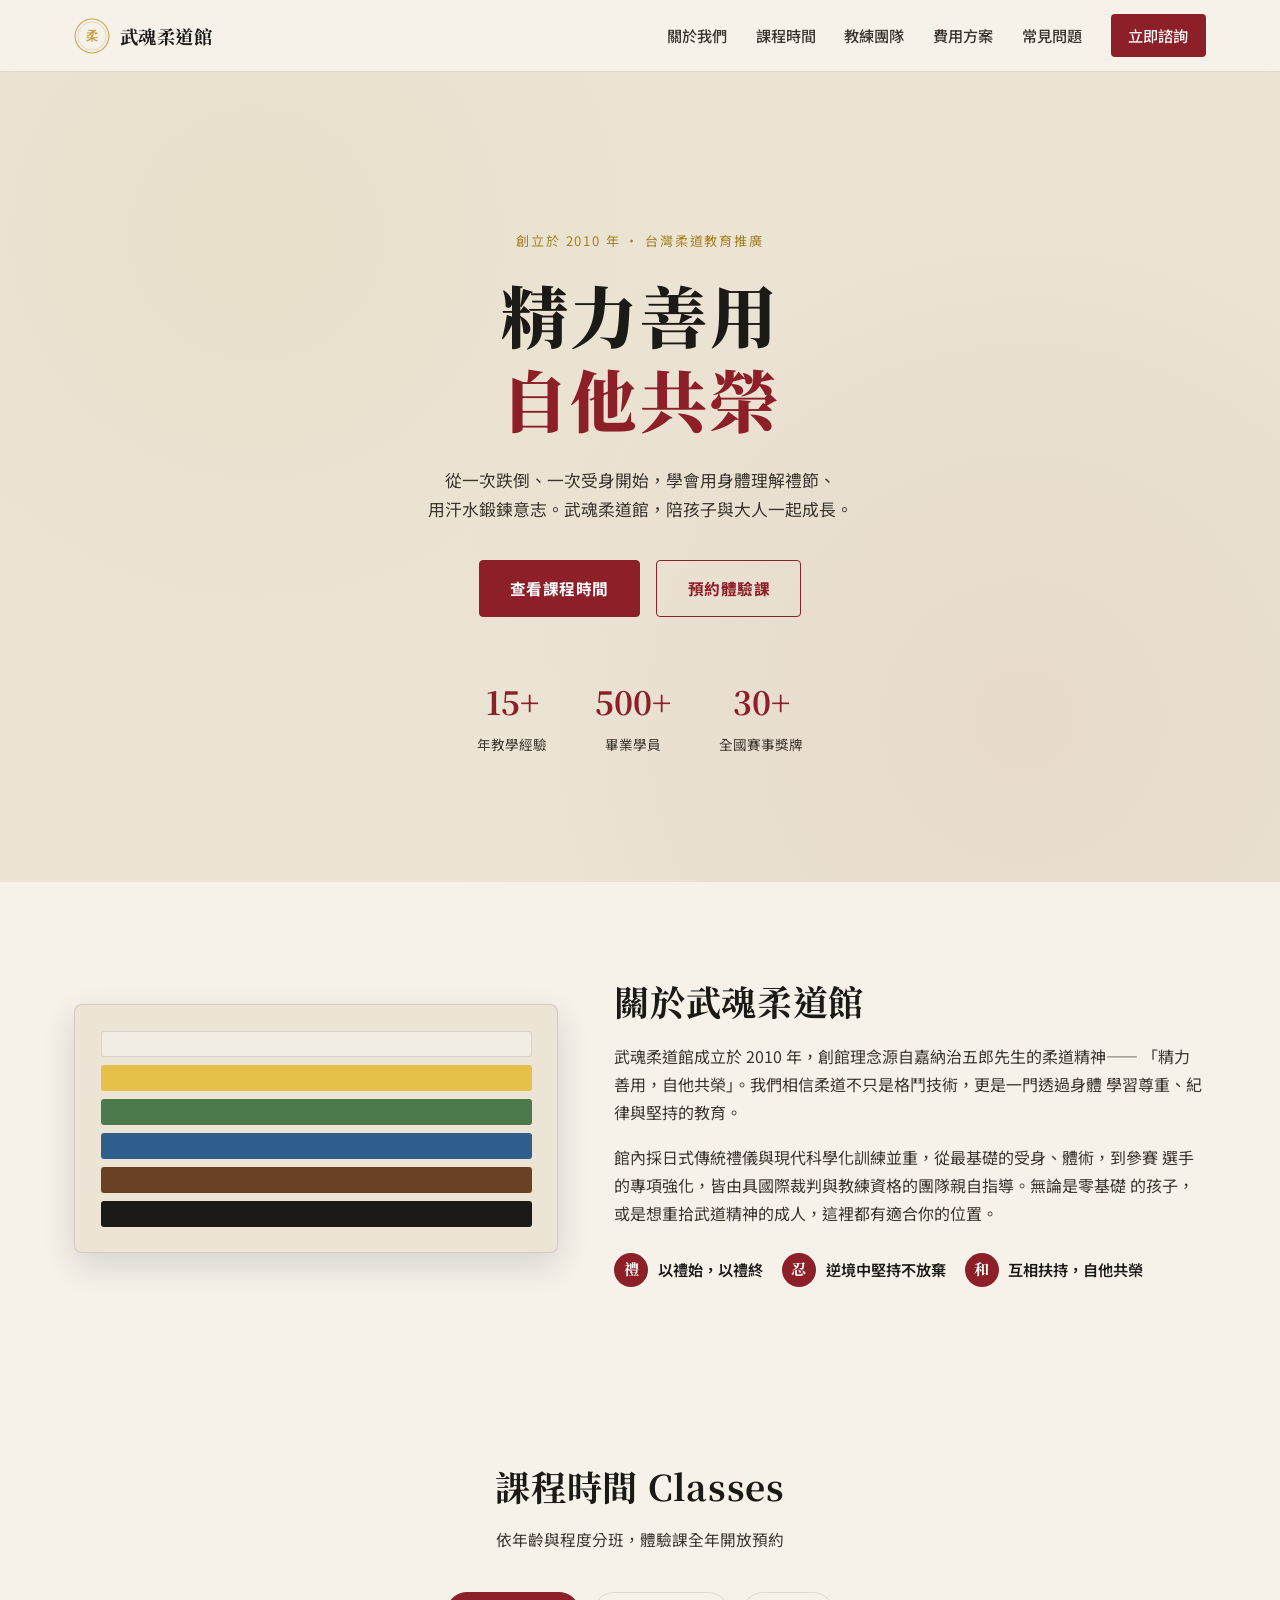
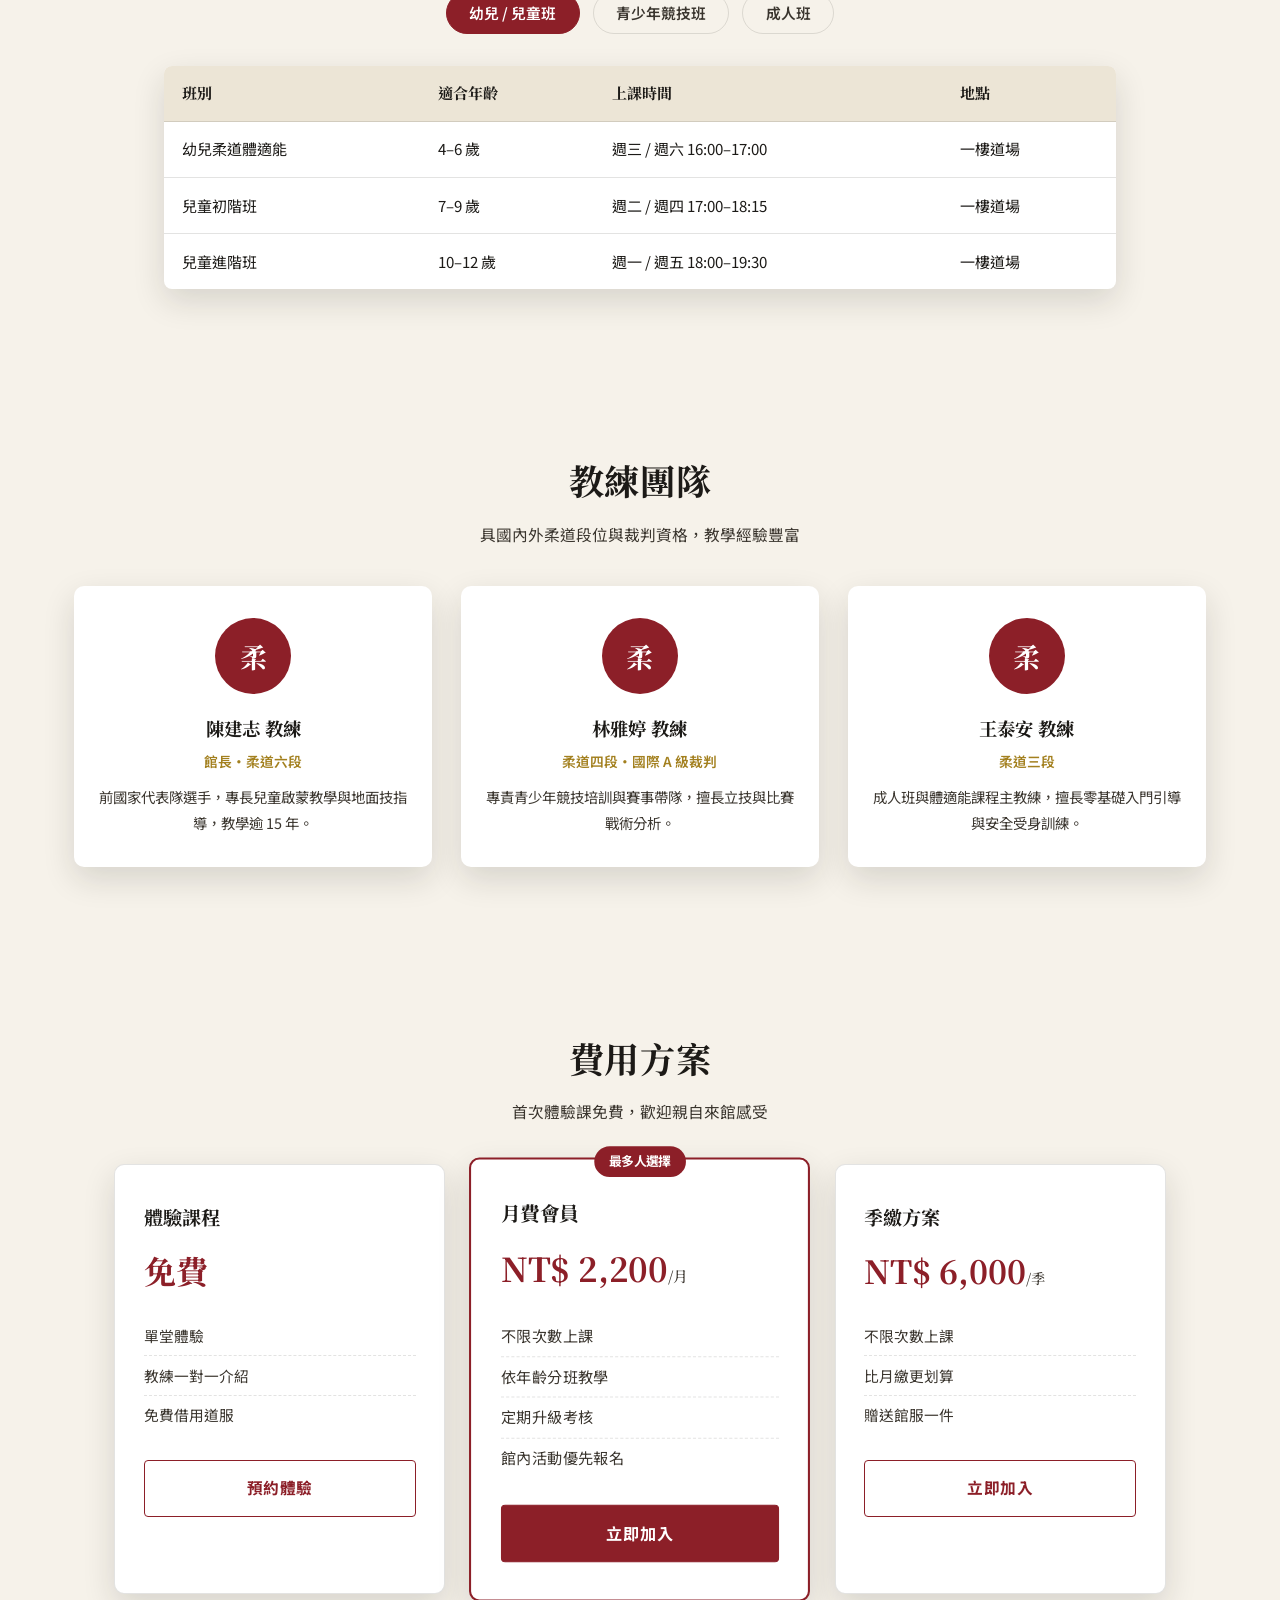
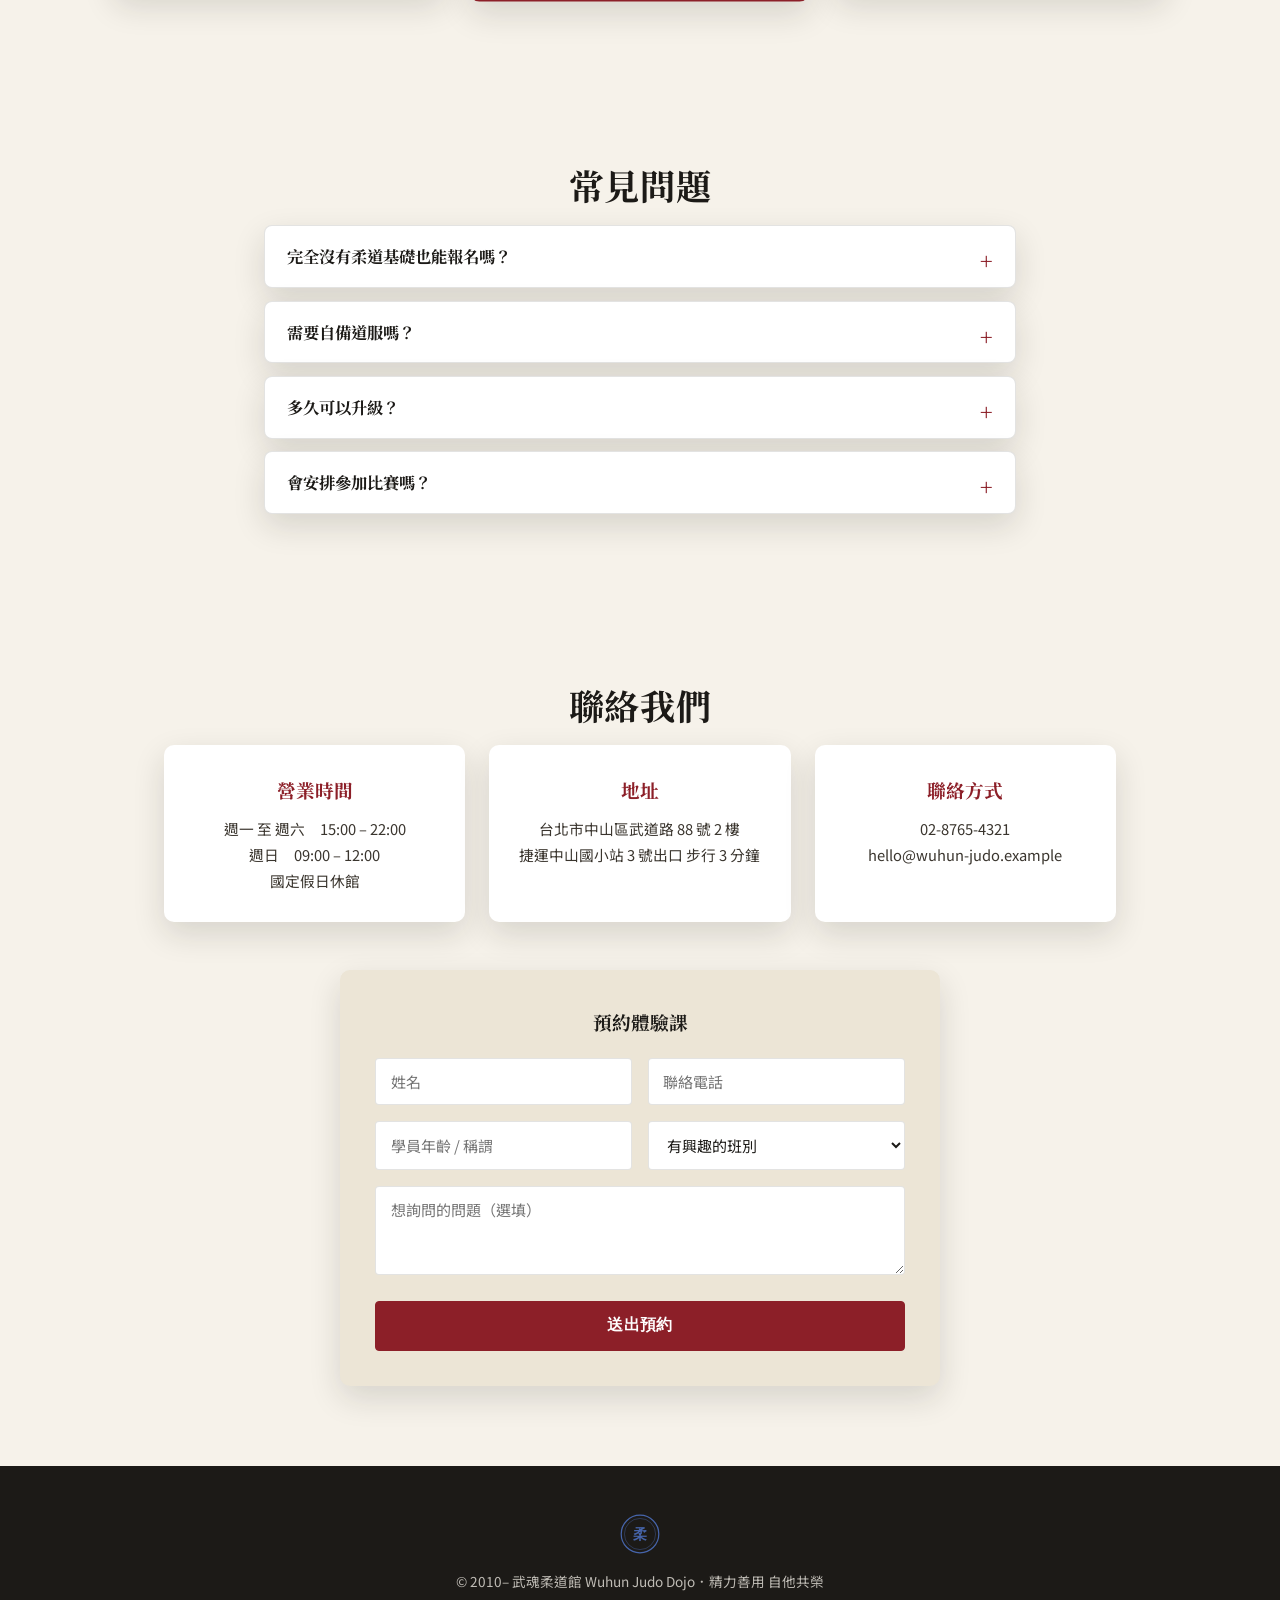
==== judo-site/index.html @ ff992216 "Add judo dojo website under /judo-site/ New standalone site (武魂柔道館) with hero, about, class schedule" ====
<!DOCTYPE html>
<html lang="zh-Hant">
<head>
<meta charset="UTF-8">
<meta name="viewport" content="width=device-width, initial-scale=1.0">
<title>武魂柔道館｜以禮始，以禮終</title>
<meta name="description" content="武魂柔道館，專業柔道教學，從兒童體適能到成人競技，傳承精力善用、自他共榮的柔道精神。">
<link rel="icon" type="image/svg+xml" href="assets/images/logo.svg">
<link rel="preconnect" href="https://fonts.googleapis.com">
<link rel="preconnect" href="https://fonts.gstatic.com" crossorigin>
<link href="https://fonts.googleapis.com/css2?family=Noto+Serif+TC:wght@400;500;600;700;900&family=Noto+Sans+TC:wght@400;500;700&display=swap" rel="stylesheet">
<link rel="stylesheet" href="style.css">
</head>
<body>

<!-- 開場動畫 -->
<div class="intro-screen" id="introScreen">
  <div class="intro-bg" aria-hidden="true"></div>
  <div class="intro-scrim" aria-hidden="true"></div>
  <div class="intro-content">
    <div class="intro-emblem">
      <img src="assets/images/logo.svg" alt="" class="intro-logo">
    </div>
    <p class="intro-eyebrow">JUDO DOJO · 精力善用 自他共榮</p>
    <h1 class="intro-title">武魂柔道館</h1>
    <p class="intro-hint">輕輕點一下，踏上榻榻米</p>
  </div>
</div>

<!-- 頂部導覽 -->
<header class="site-header">
  <div class="nav-wrap">
    <a class="brand" href="#hero">
      <img src="assets/images/logo.svg" alt="武魂柔道館 Logo" class="brand-logo">
      <span class="brand-name">武魂柔道館</span>
    </a>
    <button class="nav-toggle" id="navToggle" aria-label="開啟選單" aria-expanded="false">
      <span></span><span></span><span></span>
    </button>
    <nav class="main-nav" id="mainNav">
      <a href="#about">關於我們</a>
      <a href="#classes">課程時間</a>
      <a href="#coaches">教練團隊</a>
      <a href="#pricing">費用方案</a>
      <a href="#faq">常見問題</a>
      <a href="#contact" class="nav-cta">立即諮詢</a>
    </nav>
  </div>
</header>

<main>
  <!-- Hero -->
  <section id="hero" class="hero">
    <div class="hero-inner">
      <p class="hero-eyebrow">創立於 2010 年 · 台灣柔道教育推廣</p>
      <h1 class="hero-title">精力善用<br><span>自他共榮</span></h1>
      <p class="hero-sub">從一次跌倒、一次受身開始，學會用身體理解禮節、<br>用汗水鍛鍊意志。武魂柔道館，陪孩子與大人一起成長。</p>
      <div class="hero-actions">
        <a href="#classes" class="btn-primary">查看課程時間</a>
        <a href="#contact" class="btn-outline">預約體驗課</a>
      </div>
    </div>
    <div class="hero-stats">
      <div class="stat"><span class="stat-num">15+</span><span class="stat-label">年教學經驗</span></div>
      <div class="stat"><span class="stat-num">500+</span><span class="stat-label">畢業學員</span></div>
      <div class="stat"><span class="stat-num">30+</span><span class="stat-label">全國賽事獎牌</span></div>
    </div>
  </section>

  <!-- 關於我們 -->
  <section id="about" class="about reveal">
    <div class="about-media" aria-hidden="true">
      <div class="belt-frame">
        <div class="belt-stripe belt-white"></div>
        <div class="belt-stripe belt-yellow"></div>
        <div class="belt-stripe belt-green"></div>
        <div class="belt-stripe belt-blue"></div>
        <div class="belt-stripe belt-brown"></div>
        <div class="belt-stripe belt-black"></div>
      </div>
    </div>
    <div class="about-text">
      <h2 class="section-title">關於武魂柔道館</h2>
      <p>
        武魂柔道館成立於 2010 年，創館理念源自嘉納治五郎先生的柔道精神——
        「精力善用，自他共榮」。我們相信柔道不只是格鬥技術，更是一門透過身體
        學習尊重、紀律與堅持的教育。
      </p>
      <p>
        館內採日式傳統禮儀與現代科學化訓練並重，從最基礎的受身、體術，到參賽
        選手的專項強化，皆由具國際裁判與教練資格的團隊親自指導。無論是零基礎
        的孩子，或是想重拾武道精神的成人，這裡都有適合你的位置。
      </p>
      <ul class="about-values">
        <li><span class="value-mark">禮</span>以禮始，以禮終</li>
        <li><span class="value-mark">忍</span>逆境中堅持不放棄</li>
        <li><span class="value-mark">和</span>互相扶持，自他共榮</li>
      </ul>
    </div>
  </section>

  <!-- 課程時間 -->
  <section id="classes" class="classes reveal">
    <h2 class="section-title center">課程時間 Classes</h2>
    <p class="section-sub center">依年齡與程度分班，體驗課全年開放預約</p>

    <div class="class-tabs" role="tablist" aria-label="課程分類">
      <button class="tab-btn active" data-tab="kids" role="tab" aria-selected="true">幼兒 / 兒童班</button>
      <button class="tab-btn" data-tab="youth" role="tab" aria-selected="false">青少年競技班</button>
      <button class="tab-btn" data-tab="adult" role="tab" aria-selected="false">成人班</button>
    </div>

    <div class="class-panel active" id="panel-kids" role="tabpanel">
      <table class="schedule-table">
        <thead><tr><th>班別</th><th>適合年齡</th><th>上課時間</th><th>地點</th></tr></thead>
        <tbody>
          <tr><td>幼兒柔道體適能</td><td>4–6 歲</td><td>週三 / 週六 16:00–17:00</td><td>一樓道場</td></tr>
          <tr><td>兒童初階班</td><td>7–9 歲</td><td>週二 / 週四 17:00–18:15</td><td>一樓道場</td></tr>
          <tr><td>兒童進階班</td><td>10–12 歲</td><td>週一 / 週五 18:00–19:30</td><td>一樓道場</td></tr>
        </tbody>
      </table>
    </div>

    <div class="class-panel" id="panel-youth" role="tabpanel" hidden>
      <table class="schedule-table">
        <thead><tr><th>班別</th><th>適合年齡</th><th>上課時間</th><th>地點</th></tr></thead>
        <tbody>
          <tr><td>青少年競技培訓</td><td>13–18 歲</td><td>週二 / 週四 / 週六 19:00–21:00</td><td>二樓競技場</td></tr>
          <tr><td>選手集訓班</td><td>需教練評估</td><td>週日 09:00–12:00</td><td>二樓競技場</td></tr>
        </tbody>
      </table>
    </div>

    <div class="class-panel" id="panel-adult" role="tabpanel" hidden>
      <table class="schedule-table">
        <thead><tr><th>班別</th><th>適合對象</th><th>上課時間</th><th>地點</th></tr></thead>
        <tbody>
          <tr><td>成人零基礎班</td><td>18 歲以上，無經驗可</td><td>週一 / 週三 19:30–21:00</td><td>一樓道場</td></tr>
          <tr><td>成人自由練習</td><td>已有段位或經驗者</td><td>週五 20:00–22:00</td><td>二樓競技場</td></tr>
        </tbody>
      </table>
    </div>
  </section>

  <!-- 教練團隊 -->
  <section id="coaches" class="coaches reveal">
    <h2 class="section-title center">教練團隊</h2>
    <p class="section-sub center">具國內外柔道段位與裁判資格，教學經驗豐富</p>
    <div class="coach-grid">
      <div class="coach-card">
        <div class="coach-photo" aria-hidden="true">柔</div>
        <h3>陳建志 教練</h3>
        <p class="coach-title">館長・柔道六段</p>
        <p class="coach-desc">前國家代表隊選手，專長兒童啟蒙教學與地面技指導，教學逾 15 年。</p>
      </div>
      <div class="coach-card">
        <div class="coach-photo" aria-hidden="true">柔</div>
        <h3>林雅婷 教練</h3>
        <p class="coach-title">柔道四段・國際 A 級裁判</p>
        <p class="coach-desc">專責青少年競技培訓與賽事帶隊，擅長立技與比賽戰術分析。</p>
      </div>
      <div class="coach-card">
        <div class="coach-photo" aria-hidden="true">柔</div>
        <h3>王泰安 教練</h3>
        <p class="coach-title">柔道三段</p>
        <p class="coach-desc">成人班與體適能課程主教練，擅長零基礎入門引導與安全受身訓練。</p>
      </div>
    </div>
  </section>

  <!-- 費用方案 -->
  <section id="pricing" class="pricing reveal">
    <h2 class="section-title center">費用方案</h2>
    <p class="section-sub center">首次體驗課免費，歡迎親自來館感受</p>
    <div class="pricing-grid">
      <div class="price-card">
        <h3>體驗課程</h3>
        <p class="price-tag">免費</p>
        <ul>
          <li>單堂體驗</li>
          <li>教練一對一介紹</li>
          <li>免費借用道服</li>
        </ul>
        <a href="#contact" class="btn-outline btn-block">預約體驗</a>
      </div>
      <div class="price-card featured">
        <p class="price-badge">最多人選擇</p>
        <h3>月費會員</h3>
        <p class="price-tag">NT$ 2,200<span>/月</span></p>
        <ul>
          <li>不限次數上課</li>
          <li>依年齡分班教學</li>
          <li>定期升級考核</li>
          <li>館內活動優先報名</li>
        </ul>
        <a href="#contact" class="btn-primary btn-block">立即加入</a>
      </div>
      <div class="price-card">
        <h3>季繳方案</h3>
        <p class="price-tag">NT$ 6,000<span>/季</span></p>
        <ul>
          <li>不限次數上課</li>
          <li>比月繳更划算</li>
          <li>贈送館服一件</li>
        </ul>
        <a href="#contact" class="btn-outline btn-block">立即加入</a>
      </div>
    </div>
  </section>

  <!-- 常見問題 -->
  <section id="faq" class="faq reveal">
    <h2 class="section-title center">常見問題</h2>
    <div class="faq-list">
      <details class="faq-item">
        <summary>完全沒有柔道基礎也能報名嗎？</summary>
        <p>可以，館內幼兒班、兒童初階班與成人零基礎班皆從最基本的受身與禮儀開始教起，無需任何經驗。</p>
      </details>
      <details class="faq-item">
        <summary>需要自備道服嗎？</summary>
        <p>體驗課可免費借用館內道服，正式加入會員後建議添購個人道服，館內有代訂服務。</p>
      </details>
      <details class="faq-item">
        <summary>多久可以升級？</summary>
        <p>依館內規定每季安排一次升級考核，教練會依學員的技術與出席狀況評估是否符合資格。</p>
      </details>
      <details class="faq-item">
        <summary>會安排參加比賽嗎？</summary>
        <p>青少年競技班與選手集訓班會依學員意願與程度，安排參加縣市賽與全國賽事，並由教練隨隊指導。</p>
      </details>
    </div>
  </section>

  <!-- 聯絡我們 -->
  <section id="contact" class="contact reveal">
    <h2 class="section-title center">聯絡我們</h2>
    <div class="contact-grid">
      <div class="contact-card">
        <h3>營業時間</h3>
        <p>週一 至 週六　15:00 – 22:00<br>週日　09:00 – 12:00<br>國定假日休館</p>
      </div>
      <div class="contact-card">
        <h3>地址</h3>
        <p>台北市中山區武道路 88 號 2 樓<br>捷運中山國小站 3 號出口 步行 3 分鐘</p>
      </div>
      <div class="contact-card">
        <h3>聯絡方式</h3>
        <p>02-8765-4321<br>hello@wuhun-judo.example</p>
      </div>
    </div>
    <form class="contact-form" id="contactForm">
      <h3>預約體驗課</h3>
      <div class="form-row">
        <input type="text" name="name" placeholder="姓名" required>
        <input type="tel" name="phone" placeholder="聯絡電話" required>
      </div>
      <div class="form-row">
        <input type="text" name="child" placeholder="學員年齡 / 稱謂">
        <select name="class">
          <option value="">有興趣的班別</option>
          <option value="kids">幼兒 / 兒童班</option>
          <option value="youth">青少年競技班</option>
          <option value="adult">成人班</option>
        </select>
      </div>
      <textarea name="message" placeholder="想詢問的問題（選填）" rows="3"></textarea>
      <button type="submit" class="btn-primary btn-block">送出預約</button>
      <p class="form-note" id="formNote" hidden>謝謝您的預約！我們將於 1 個工作天內與您聯繫。</p>
    </form>
  </section>
</main>

<footer class="site-footer">
  <img src="assets/images/logo.svg" alt="武魂柔道館 Logo" class="footer-logo">
  <p>© 2010– 武魂柔道館 Wuhun Judo Dojo．精力善用 自他共榮</p>
</footer>

<script src="script.js"></script>
</body>
</html>
---- judo-site/style.css ----
/* ===== 基礎設定 ===== */
:root {
  --ink: #1c1a17;
  --ink-soft: #3a352e;
  --paper: #f6f2ea;
  --paper-deep: #ece5d6;
  --gold: #c8a24a;
  --gold-deep: #a3801f;
  --crimson: #8c1f28;
  --line: rgba(28, 26, 23, 0.12);
  --shadow: 0 12px 32px rgba(28, 26, 23, 0.14);
  --serif: 'Noto Serif TC', serif;
  --sans: 'Noto Sans TC', sans-serif;
}

* { box-sizing: border-box; margin: 0; padding: 0; }

html { scroll-behavior: smooth; }

body {
  font-family: var(--sans);
  color: var(--ink);
  background: var(--paper);
  line-height: 1.75;
  overflow-x: hidden;
}

img { max-width: 100%; display: block; }

.section-title {
  font-family: var(--serif);
  font-size: clamp(1.6rem, 3vw, 2.2rem);
  font-weight: 700;
  color: var(--ink);
  margin-bottom: 0.6rem;
  letter-spacing: 0.02em;
}
.section-title.center { text-align: center; }
.section-sub {
  color: var(--ink-soft);
  margin-bottom: 2.4rem;
  font-size: 0.98rem;
}
.section-sub.center { text-align: center; }

/* ===== 開場動畫 ===== */
.intro-screen {
  position: fixed;
  inset: 0;
  z-index: 999;
  display: flex;
  align-items: center;
  justify-content: center;
  background: radial-gradient(circle at 50% 30%, #2a2620 0%, #17140f 70%);
  cursor: pointer;
  transition: opacity 0.9s ease, visibility 0.9s ease;
}
.intro-screen.hide { opacity: 0; visibility: hidden; pointer-events: none; }
.intro-bg {
  position: absolute; inset: 0;
  background: repeating-linear-gradient(45deg, rgba(200,162,74,0.04) 0 2px, transparent 2px 40px);
}
.intro-scrim { position: absolute; inset: 0; background: radial-gradient(circle at 50% 50%, transparent 0%, rgba(0,0,0,0.4) 100%); }
.intro-content { position: relative; text-align: center; color: var(--paper); padding: 2rem; }
.intro-emblem { margin-bottom: 1.2rem; }
.intro-logo {
  width: 84px; height: 84px; margin: 0 auto;
  filter: drop-shadow(0 0 18px rgba(200,162,74,0.5));
  animation: spin-in 1.4s ease-out;
}
@keyframes spin-in {
  from { opacity: 0; transform: rotate(-25deg) scale(0.8); }
  to { opacity: 1; transform: rotate(0) scale(1); }
}
.intro-eyebrow { letter-spacing: 0.18em; font-size: 0.78rem; color: var(--gold); margin-bottom: 0.8rem; text-transform: uppercase; }
.intro-title { font-family: var(--serif); font-size: clamp(2.2rem, 6vw, 3.6rem); font-weight: 900; letter-spacing: 0.08em; margin-bottom: 1.4rem; }
.intro-hint { font-size: 0.85rem; opacity: 0.7; letter-spacing: 0.05em; animation: pulse 2s infinite; }
@keyframes pulse { 0%,100% { opacity: 0.5; } 50% { opacity: 1; } }

/* ===== 頂部導覽 ===== */
.site-header {
  position: sticky; top: 0; z-index: 100;
  background: rgba(246, 242, 234, 0.92);
  backdrop-filter: blur(10px);
  border-bottom: 1px solid var(--line);
}
.nav-wrap {
  max-width: 1180px; margin: 0 auto;
  display: flex; align-items: center; justify-content: space-between;
  padding: 0.9rem 1.5rem;
}
.brand { display: flex; align-items: center; gap: 0.6rem; text-decoration: none; color: var(--ink); }
.brand-logo { width: 36px; height: 36px; }
.brand-name { font-family: var(--serif); font-weight: 700; font-size: 1.15rem; letter-spacing: 0.03em; }
.main-nav { display: flex; align-items: center; gap: 1.8rem; }
.main-nav a {
  text-decoration: none; color: var(--ink-soft); font-size: 0.95rem; font-weight: 500;
  transition: color 0.2s;
}
.main-nav a:hover { color: var(--crimson); }
.nav-cta {
  background: var(--crimson); color: #fff !important;
  padding: 0.5rem 1.1rem; border-radius: 4px;
}
.nav-cta:hover { background: #6e1620; color: #fff !important; }
.nav-toggle { display: none; flex-direction: column; gap: 5px; background: none; border: none; cursor: pointer; padding: 0.4rem; }
.nav-toggle span { width: 24px; height: 2px; background: var(--ink); display: block; }

/* ===== Hero ===== */
.hero {
  position: relative;
  min-height: 90vh;
  display: flex; flex-direction: column; align-items: center; justify-content: center;
  text-align: center;
  padding: 4rem 1.5rem 2rem;
  background:
    radial-gradient(circle at 20% 20%, rgba(200,162,74,0.08), transparent 45%),
    radial-gradient(circle at 80% 80%, rgba(140,31,40,0.06), transparent 50%),
    var(--paper-deep);
}
.hero-inner { max-width: 760px; }
.hero-eyebrow { color: var(--gold-deep); letter-spacing: 0.14em; font-size: 0.82rem; text-transform: uppercase; margin-bottom: 1.2rem; }
.hero-title {
  font-family: var(--serif); font-weight: 900;
  font-size: clamp(2.4rem, 6vw, 4.2rem);
  line-height: 1.25; letter-spacing: 0.04em; margin-bottom: 1.6rem;
}
.hero-title span { color: var(--crimson); }
.hero-sub { color: var(--ink-soft); font-size: 1.05rem; margin-bottom: 2.2rem; }
.hero-actions { display: flex; gap: 1rem; justify-content: center; flex-wrap: wrap; }

.btn-primary, .btn-outline {
  display: inline-block; padding: 0.85rem 1.9rem; border-radius: 4px;
  font-weight: 700; font-size: 0.98rem; text-decoration: none;
  letter-spacing: 0.03em; transition: all 0.25s;
  border: 1.5px solid var(--crimson);
}
.btn-primary { background: var(--crimson); color: #fff; }
.btn-primary:hover { background: #6e1620; }
.btn-outline { background: transparent; color: var(--crimson); }
.btn-outline:hover { background: var(--crimson); color: #fff; }
.btn-block { display: block; width: 100%; text-align: center; }

.hero-stats {
  display: flex; gap: 3rem; margin-top: 3.5rem; flex-wrap: wrap; justify-content: center;
}
.stat { text-align: center; }
.stat-num { display: block; font-family: var(--serif); font-size: 2rem; font-weight: 700; color: var(--crimson); }
.stat-label { font-size: 0.85rem; color: var(--ink-soft); }

/* ===== reveal 動畫 ===== */
.reveal { opacity: 0; transform: translateY(30px); transition: opacity 0.8s ease, transform 0.8s ease; }
.reveal.in-view { opacity: 1; transform: translateY(0); }

/* ===== About ===== */
.about {
  max-width: 1180px; margin: 0 auto;
  display: grid; grid-template-columns: 0.9fr 1.1fr; gap: 3.5rem;
  align-items: center;
  padding: 5.5rem 1.5rem;
}
.belt-frame {
  display: flex; flex-direction: column; gap: 0.5rem;
  padding: 1.6rem; background: var(--paper-deep);
  border: 1px solid var(--line); border-radius: 8px;
  box-shadow: var(--shadow);
}
.belt-stripe { height: 26px; border-radius: 3px; }
.belt-white { background: #f1ede3; border: 1px solid var(--line); }
.belt-yellow { background: #e6c14a; }
.belt-green { background: #4c7a4c; }
.belt-blue { background: #2f5e8c; }
.belt-brown { background: #6b4226; }
.belt-black { background: #1c1a17; }

.about-text p { color: var(--ink-soft); margin-bottom: 1.1rem; }
.about-values { list-style: none; display: flex; gap: 1.2rem; margin-top: 1.6rem; flex-wrap: wrap; }
.about-values li {
  display: flex; align-items: center; gap: 0.6rem;
  font-weight: 600; font-size: 0.95rem;
}
.value-mark {
  width: 34px; height: 34px; border-radius: 50%;
  background: var(--crimson); color: #fff;
  display: flex; align-items: center; justify-content: center;
  font-family: var(--serif); font-weight: 700;
}

/* ===== Classes ===== */
.classes { max-width: 1000px; margin: 0 auto; padding: 5rem 1.5rem; text-align: center; }
.class-tabs { display: flex; justify-content: center; gap: 0.8rem; margin-bottom: 2rem; flex-wrap: wrap; }
.tab-btn {
  padding: 0.6rem 1.4rem; border-radius: 999px; border: 1.5px solid var(--line);
  background: transparent; color: var(--ink-soft); font-weight: 600; cursor: pointer;
  font-family: var(--sans); font-size: 0.92rem; transition: all 0.2s;
}
.tab-btn.active, .tab-btn:hover { background: var(--crimson); color: #fff; border-color: var(--crimson); }
.class-panel { display: none; text-align: left; }
.class-panel.active { display: block; }
.schedule-table { width: 100%; border-collapse: collapse; background: #fff; border-radius: 8px; overflow: hidden; box-shadow: var(--shadow); }
.schedule-table th, .schedule-table td { padding: 0.9rem 1.1rem; border-bottom: 1px solid var(--line); text-align: left; font-size: 0.94rem; }
.schedule-table th { background: var(--paper-deep); font-family: var(--serif); font-weight: 700; }
.schedule-table tr:last-child td { border-bottom: none; }

/* ===== Coaches ===== */
.coaches { max-width: 1180px; margin: 0 auto; padding: 5rem 1.5rem; text-align: center; }
.coach-grid { display: grid; grid-template-columns: repeat(auto-fit, minmax(240px, 1fr)); gap: 1.8rem; margin-top: 1rem; }
.coach-card {
  background: #fff; border-radius: 10px; padding: 2rem 1.5rem;
  box-shadow: var(--shadow); text-align: center;
}
.coach-photo {
  width: 76px; height: 76px; border-radius: 50%; margin: 0 auto 1.1rem;
  background: var(--crimson); color: #fff; font-family: var(--serif); font-size: 1.7rem; font-weight: 700;
  display: flex; align-items: center; justify-content: center;
}
.coach-card h3 { font-family: var(--serif); font-size: 1.15rem; margin-bottom: 0.3rem; }
.coach-title { color: var(--gold-deep); font-size: 0.86rem; font-weight: 600; margin-bottom: 0.7rem; }
.coach-desc { color: var(--ink-soft); font-size: 0.9rem; }

/* ===== Pricing ===== */
.pricing { max-width: 1100px; margin: 0 auto; padding: 5rem 1.5rem; text-align: center; }
.pricing-grid { display: grid; grid-template-columns: repeat(auto-fit, minmax(260px, 1fr)); gap: 1.8rem; margin-top: 1rem; }
.price-card {
  background: #fff; border-radius: 10px; padding: 2.2rem 1.8rem;
  box-shadow: var(--shadow); text-align: left; position: relative;
  border: 1px solid var(--line);
}
.price-card.featured { border: 2px solid var(--crimson); transform: scale(1.03); }
.price-badge {
  position: absolute; top: -13px; left: 50%; transform: translateX(-50%);
  background: var(--crimson); color: #fff; font-size: 0.78rem; padding: 0.25rem 0.9rem;
  border-radius: 999px; font-weight: 700;
}
.price-card h3 { font-family: var(--serif); font-size: 1.2rem; margin-bottom: 0.5rem; }
.price-tag { font-family: var(--serif); font-size: 2rem; font-weight: 700; color: var(--crimson); margin-bottom: 1.2rem; }
.price-tag span { font-size: 0.9rem; color: var(--ink-soft); font-weight: 500; }
.price-card ul { list-style: none; margin-bottom: 1.6rem; }
.price-card li { padding: 0.4rem 0; color: var(--ink-soft); font-size: 0.92rem; border-bottom: 1px dashed var(--line); }
.price-card li:last-child { border-bottom: none; }

/* ===== FAQ ===== */
.faq { max-width: 800px; margin: 0 auto; padding: 5rem 1.5rem; }
.faq-list { display: flex; flex-direction: column; gap: 0.8rem; }
.faq-item {
  background: #fff; border-radius: 8px; padding: 1rem 1.4rem;
  box-shadow: var(--shadow); border: 1px solid var(--line);
}
.faq-item summary { cursor: pointer; font-weight: 700; font-family: var(--serif); font-size: 1.02rem; list-style: none; position: relative; padding-right: 1.5rem; }
.faq-item summary::-webkit-details-marker { display: none; }
.faq-item summary::after { content: '+'; position: absolute; right: 0; top: 0; font-size: 1.3rem; color: var(--crimson); }
.faq-item[open] summary::after { content: '−'; }
.faq-item p { color: var(--ink-soft); margin-top: 0.8rem; font-size: 0.94rem; }

/* ===== Contact ===== */
.contact { max-width: 1000px; margin: 0 auto; padding: 5rem 1.5rem; }
.contact-grid { display: grid; grid-template-columns: repeat(auto-fit, minmax(220px, 1fr)); gap: 1.5rem; margin-bottom: 3rem; }
.contact-card { background: #fff; border-radius: 10px; padding: 1.8rem; box-shadow: var(--shadow); text-align: center; }
.contact-card h3 { font-family: var(--serif); margin-bottom: 0.6rem; color: var(--crimson); }
.contact-card p { color: var(--ink-soft); font-size: 0.92rem; }

.contact-form {
  background: var(--paper-deep); border-radius: 10px; padding: 2.2rem;
  max-width: 600px; margin: 0 auto; box-shadow: var(--shadow);
}
.contact-form h3 { font-family: var(--serif); margin-bottom: 1.2rem; text-align: center; }
.form-row { display: flex; gap: 1rem; margin-bottom: 1rem; flex-wrap: wrap; }
.form-row input, .form-row select { flex: 1; min-width: 140px; }
.contact-form input, .contact-form select, .contact-form textarea {
  width: 100%; padding: 0.75rem 0.9rem; border: 1px solid var(--line); border-radius: 4px;
  font-family: var(--sans); font-size: 0.94rem; background: #fff; color: var(--ink);
}
.contact-form textarea { width: 100%; margin-bottom: 1.2rem; resize: vertical; }
.form-note { text-align: center; margin-top: 1rem; color: var(--crimson); font-weight: 600; }

/* ===== Footer ===== */
.site-footer {
  text-align: center; padding: 3rem 1.5rem; background: var(--ink); color: var(--paper);
}
.footer-logo { width: 40px; height: 40px; margin: 0 auto 1rem; filter: invert(0.9); }
.site-footer p { font-size: 0.85rem; opacity: 0.75; }

/* ===== 響應式 ===== */
@media (max-width: 860px) {
  .about { grid-template-columns: 1fr; }
  .nav-toggle { display: flex; }
  .main-nav {
    position: absolute; top: 100%; left: 0; right: 0;
    background: var(--paper); flex-direction: column; align-items: flex-start;
    padding: 1rem 1.5rem; gap: 1rem; border-bottom: 1px solid var(--line);
    display: none;
  }
  .main-nav.open { display: flex; }
  .nav-cta { align-self: flex-start; }
}
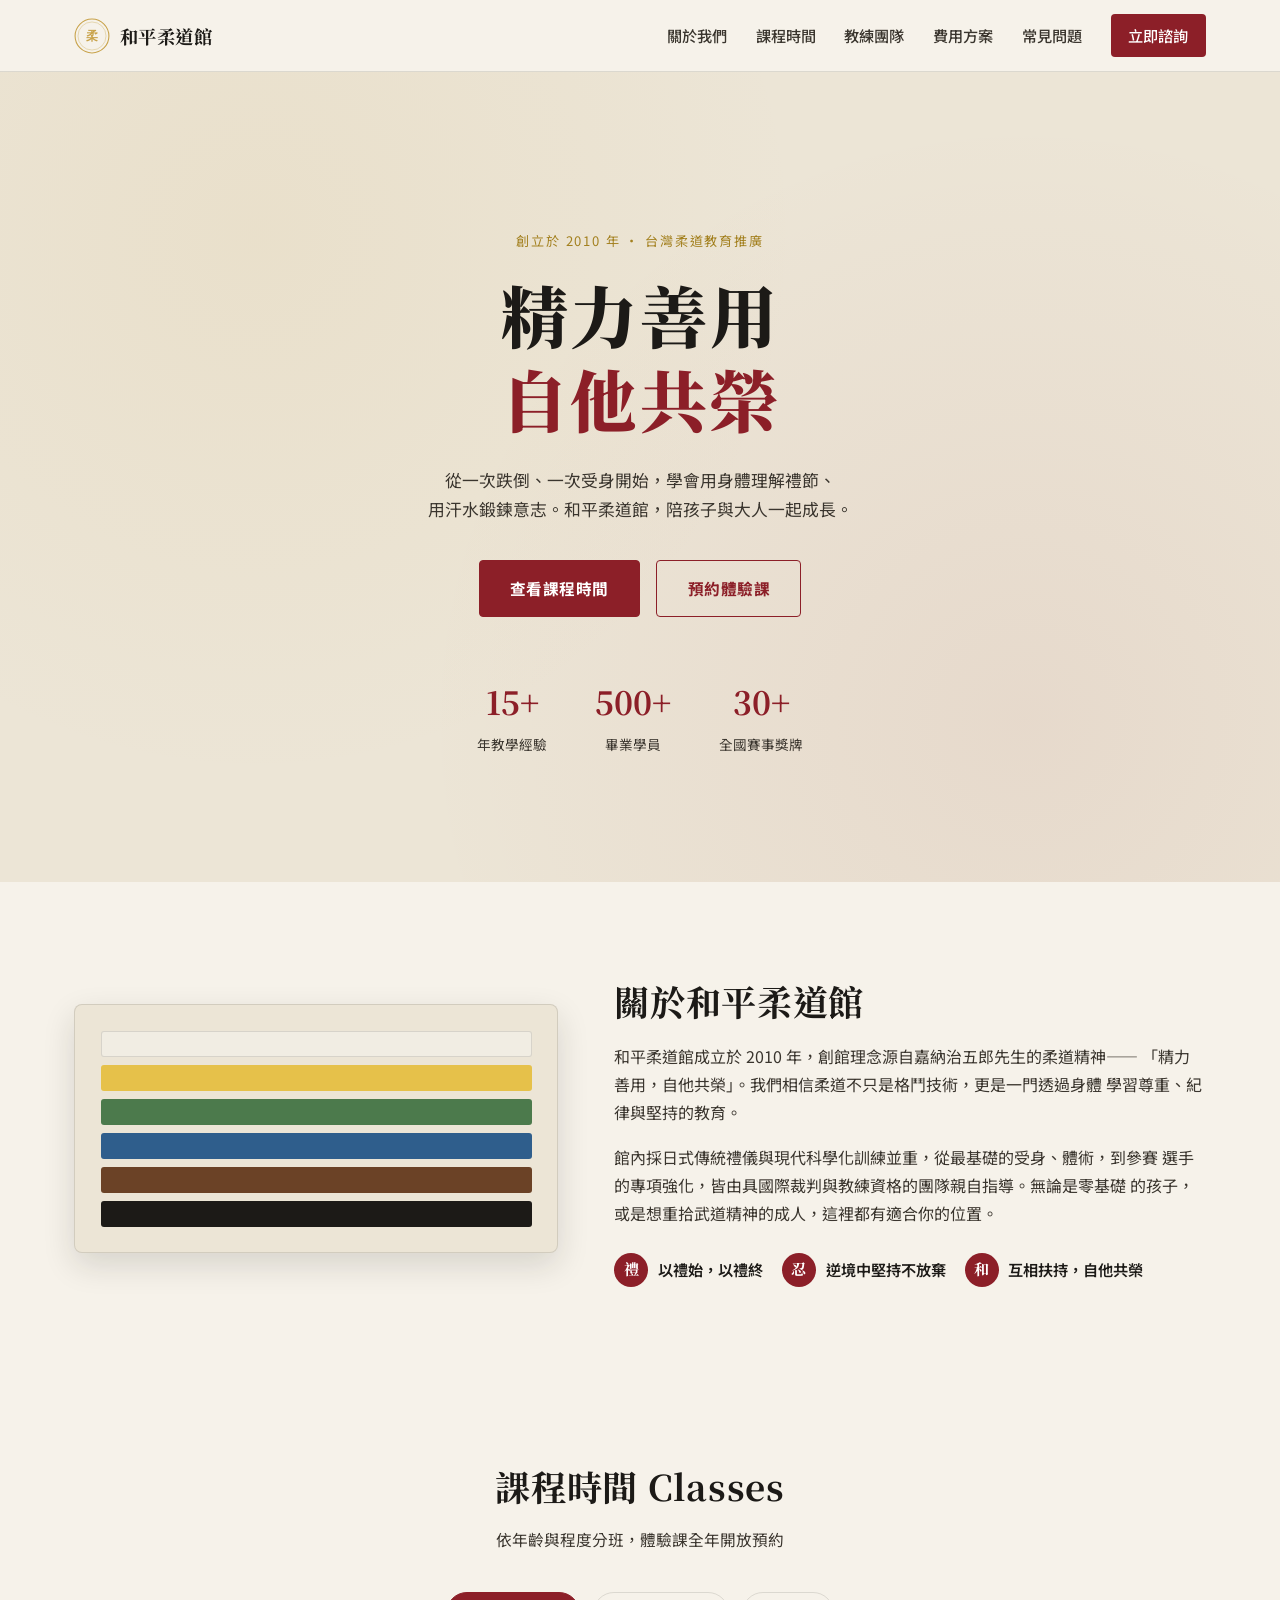
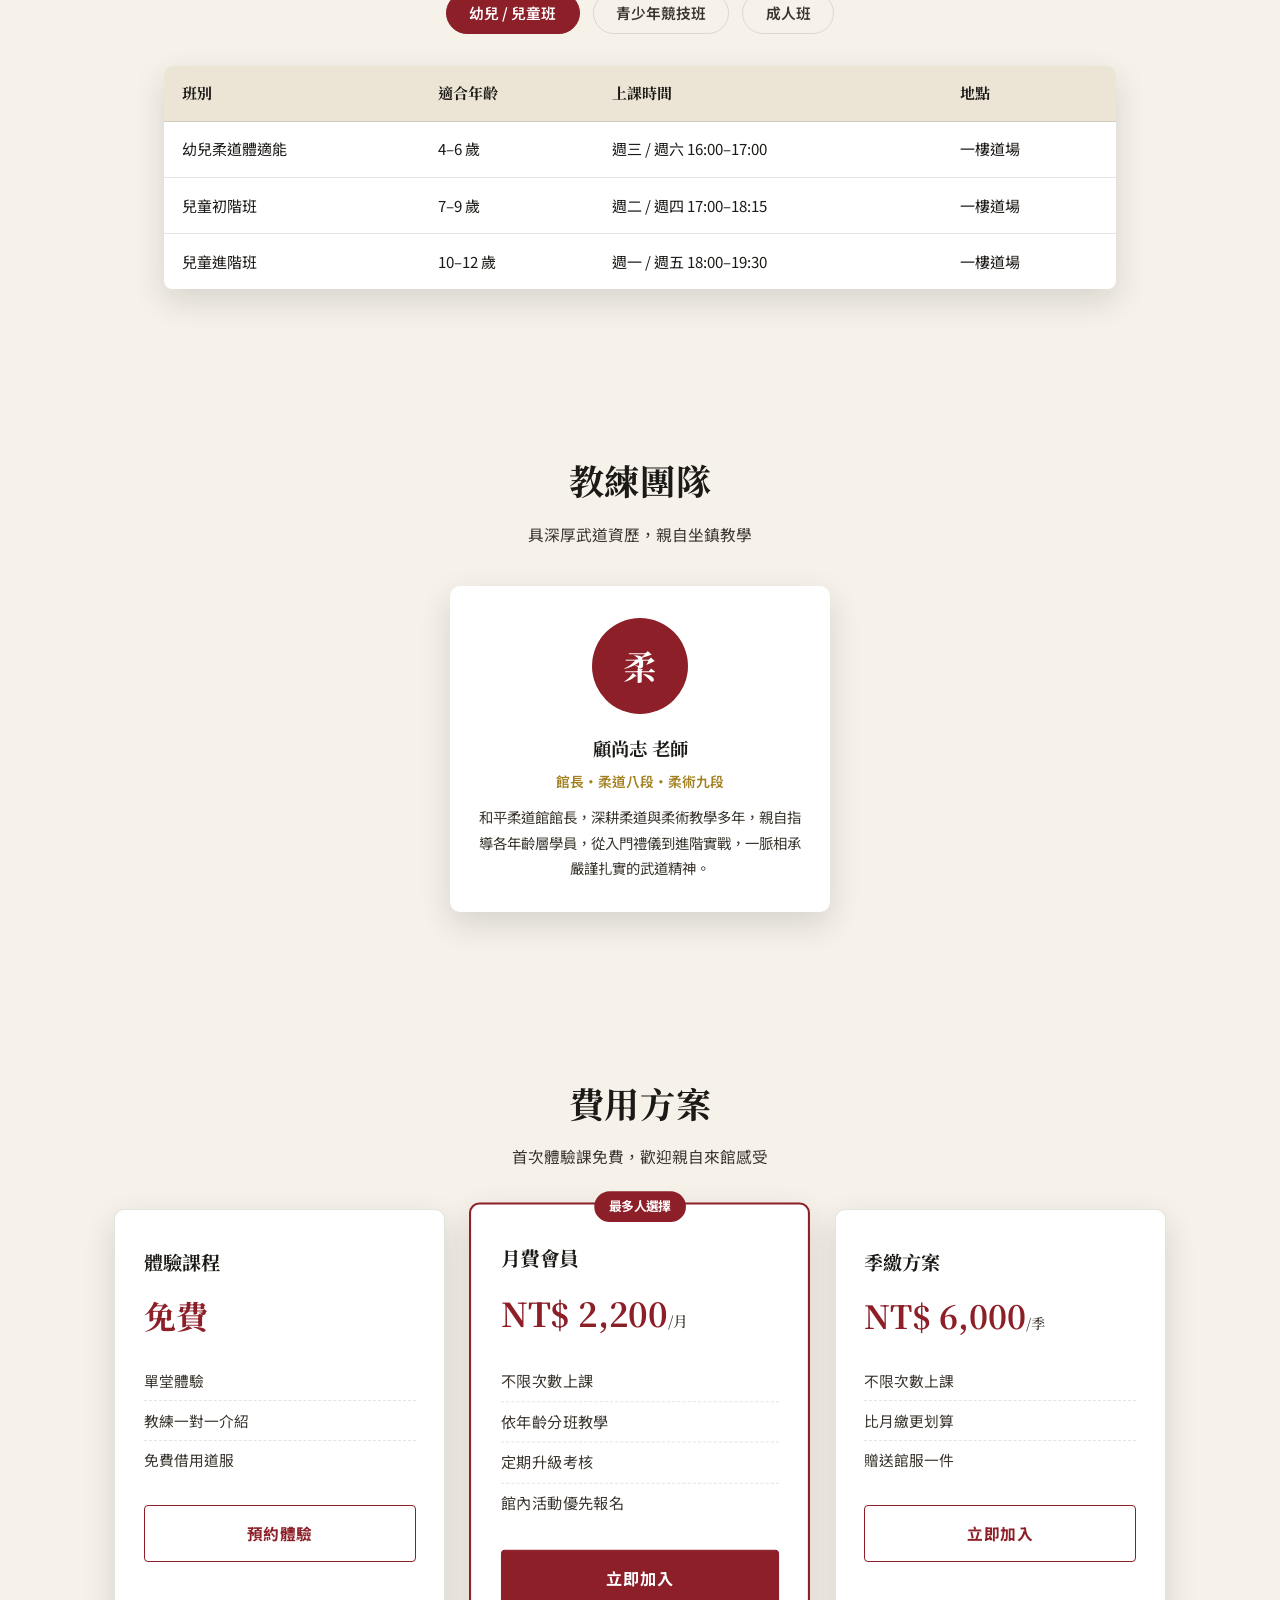
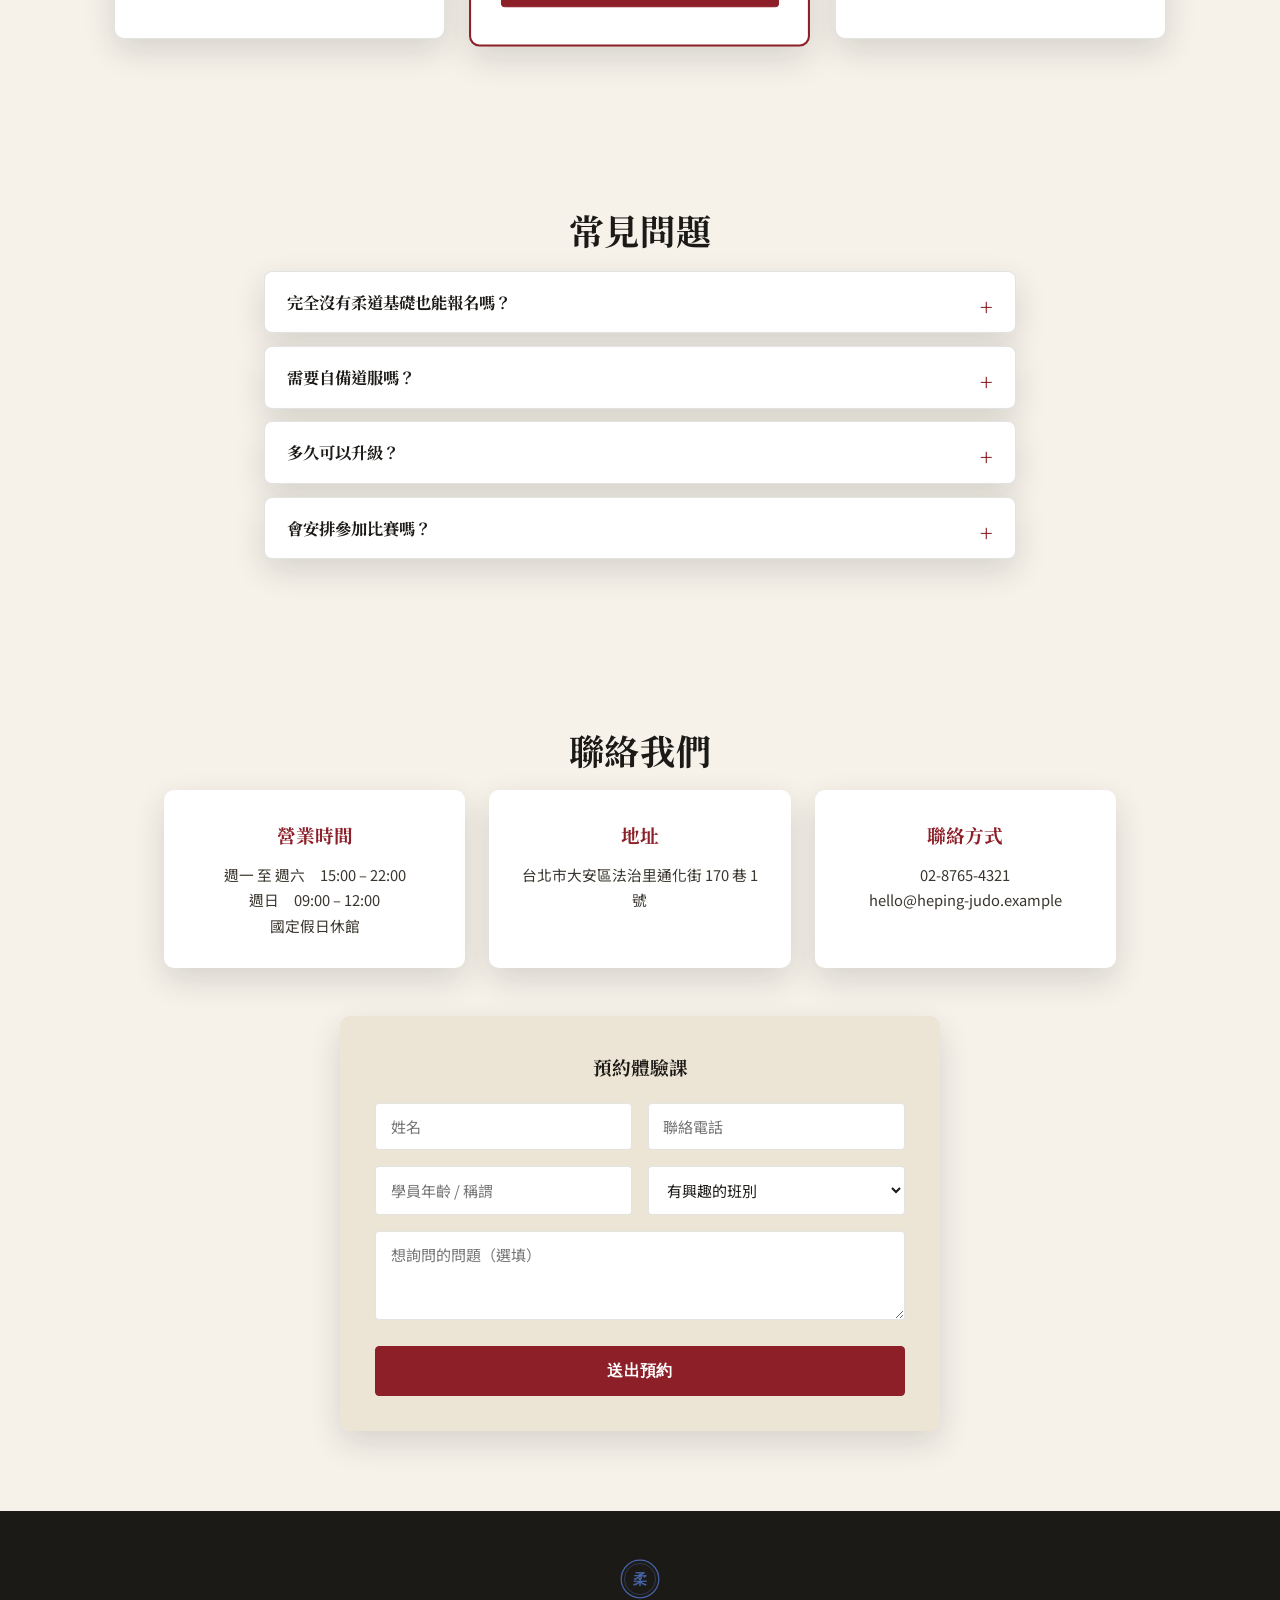
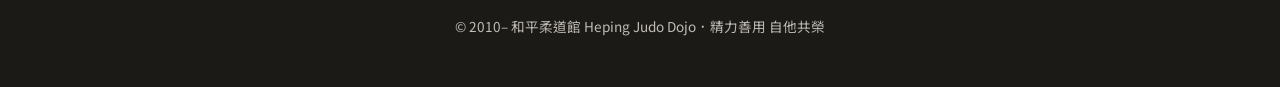
==== commit abf3ac6e: "Update judo site with real dojo name, address, and instructor Rename to 和平柔道館, update address to the" ====
--- a/judo-site/index.html
+++ b/judo-site/index.html
@@ -3,8 +3,8 @@
 <head>
 <meta charset="UTF-8">
 <meta name="viewport" content="width=device-width, initial-scale=1.0">
-<title>武魂柔道館｜以禮始，以禮終</title>
-<meta name="description" content="武魂柔道館，專業柔道教學，從兒童體適能到成人競技，傳承精力善用、自他共榮的柔道精神。">
+<title>和平柔道館｜以禮始，以禮終</title>
+<meta name="description" content="和平柔道館，專業柔道教學，從兒童體適能到成人競技，傳承精力善用、自他共榮的柔道精神。">
 <link rel="icon" type="image/svg+xml" href="assets/images/logo.svg">
 <link rel="preconnect" href="https://fonts.googleapis.com">
 <link rel="preconnect" href="https://fonts.gstatic.com" crossorigin>
@@ -22,7 +22,7 @@
       <img src="assets/images/logo.svg" alt="" class="intro-logo">
     </div>
     <p class="intro-eyebrow">JUDO DOJO · 精力善用 自他共榮</p>
-    <h1 class="intro-title">武魂柔道館</h1>
+    <h1 class="intro-title">和平柔道館</h1>
     <p class="intro-hint">輕輕點一下，踏上榻榻米</p>
   </div>
 </div>
@@ -31,8 +31,8 @@
 <header class="site-header">
   <div class="nav-wrap">
     <a class="brand" href="#hero">
-      <img src="assets/images/logo.svg" alt="武魂柔道館 Logo" class="brand-logo">
-      <span class="brand-name">武魂柔道館</span>
+      <img src="assets/images/logo.svg" alt="和平柔道館 Logo" class="brand-logo">
+      <span class="brand-name">和平柔道館</span>
     </a>
     <button class="nav-toggle" id="navToggle" aria-label="開啟選單" aria-expanded="false">
       <span></span><span></span><span></span>
@@ -54,7 +54,7 @@
     <div class="hero-inner">
       <p class="hero-eyebrow">創立於 2010 年 · 台灣柔道教育推廣</p>
       <h1 class="hero-title">精力善用<br><span>自他共榮</span></h1>
-      <p class="hero-sub">從一次跌倒、一次受身開始，學會用身體理解禮節、<br>用汗水鍛鍊意志。武魂柔道館，陪孩子與大人一起成長。</p>
+      <p class="hero-sub">從一次跌倒、一次受身開始，學會用身體理解禮節、<br>用汗水鍛鍊意志。和平柔道館，陪孩子與大人一起成長。</p>
       <div class="hero-actions">
         <a href="#classes" class="btn-primary">查看課程時間</a>
         <a href="#contact" class="btn-outline">預約體驗課</a>
@@ -80,9 +80,9 @@
       </div>
     </div>
     <div class="about-text">
-      <h2 class="section-title">關於武魂柔道館</h2>
+      <h2 class="section-title">關於和平柔道館</h2>
       <p>
-        武魂柔道館成立於 2010 年，創館理念源自嘉納治五郎先生的柔道精神——
+        和平柔道館成立於 2010 年，創館理念源自嘉納治五郎先生的柔道精神——
         「精力善用，自他共榮」。我們相信柔道不只是格鬥技術，更是一門透過身體
         學習尊重、紀律與堅持的教育。
       </p>
@@ -145,25 +145,13 @@
   <!-- 教練團隊 -->
   <section id="coaches" class="coaches reveal">
     <h2 class="section-title center">教練團隊</h2>
-    <p class="section-sub center">具國內外柔道段位與裁判資格，教學經驗豐富</p>
-    <div class="coach-grid">
+    <p class="section-sub center">具深厚武道資歷，親自坐鎮教學</p>
+    <div class="coach-grid coach-grid-single">
       <div class="coach-card">
         <div class="coach-photo" aria-hidden="true">柔</div>
-        <h3>陳建志 教練</h3>
-        <p class="coach-title">館長・柔道六段</p>
-        <p class="coach-desc">前國家代表隊選手，專長兒童啟蒙教學與地面技指導，教學逾 15 年。</p>
-      </div>
-      <div class="coach-card">
-        <div class="coach-photo" aria-hidden="true">柔</div>
-        <h3>林雅婷 教練</h3>
-        <p class="coach-title">柔道四段・國際 A 級裁判</p>
-        <p class="coach-desc">專責青少年競技培訓與賽事帶隊，擅長立技與比賽戰術分析。</p>
-      </div>
-      <div class="coach-card">
-        <div class="coach-photo" aria-hidden="true">柔</div>
-        <h3>王泰安 教練</h3>
-        <p class="coach-title">柔道三段</p>
-        <p class="coach-desc">成人班與體適能課程主教練，擅長零基礎入門引導與安全受身訓練。</p>
+        <h3>顧尚志 老師</h3>
+        <p class="coach-title">館長・柔道八段・柔術九段</p>
+        <p class="coach-desc">和平柔道館館長，深耕柔道與柔術教學多年，親自指導各年齡層學員，從入門禮儀到進階實戰，一脈相承嚴謹扎實的武道精神。</p>
       </div>
     </div>
   </section>
@@ -241,11 +229,11 @@
       </div>
       <div class="contact-card">
         <h3>地址</h3>
-        <p>台北市中山區武道路 88 號 2 樓<br>捷運中山國小站 3 號出口 步行 3 分鐘</p>
+        <p>台北市大安區法治里通化街 170 巷 1 號</p>
       </div>
       <div class="contact-card">
         <h3>聯絡方式</h3>
-        <p>02-8765-4321<br>hello@wuhun-judo.example</p>
+        <p>02-8765-4321<br>hello@heping-judo.example</p>
       </div>
     </div>
     <form class="contact-form" id="contactForm">
@@ -271,8 +259,8 @@
 </main>
 
 <footer class="site-footer">
-  <img src="assets/images/logo.svg" alt="武魂柔道館 Logo" class="footer-logo">
-  <p>© 2010– 武魂柔道館 Wuhun Judo Dojo．精力善用 自他共榮</p>
+  <img src="assets/images/logo.svg" alt="和平柔道館 Logo" class="footer-logo">
+  <p>© 2010– 和平柔道館 Heping Judo Dojo．精力善用 自他共榮</p>
 </footer>
 
 <script src="script.js"></script>
--- a/judo-site/style.css
+++ b/judo-site/style.css
@@ -205,6 +205,8 @@
 /* ===== Coaches ===== */
 .coaches { max-width: 1180px; margin: 0 auto; padding: 5rem 1.5rem; text-align: center; }
 .coach-grid { display: grid; grid-template-columns: repeat(auto-fit, minmax(240px, 1fr)); gap: 1.8rem; margin-top: 1rem; }
+.coach-grid-single { max-width: 380px; margin: 1rem auto 0; }
+.coach-grid-single .coach-photo { width: 96px; height: 96px; font-size: 2.1rem; }
 .coach-card {
   background: #fff; border-radius: 10px; padding: 2rem 1.5rem;
   box-shadow: var(--shadow); text-align: center;
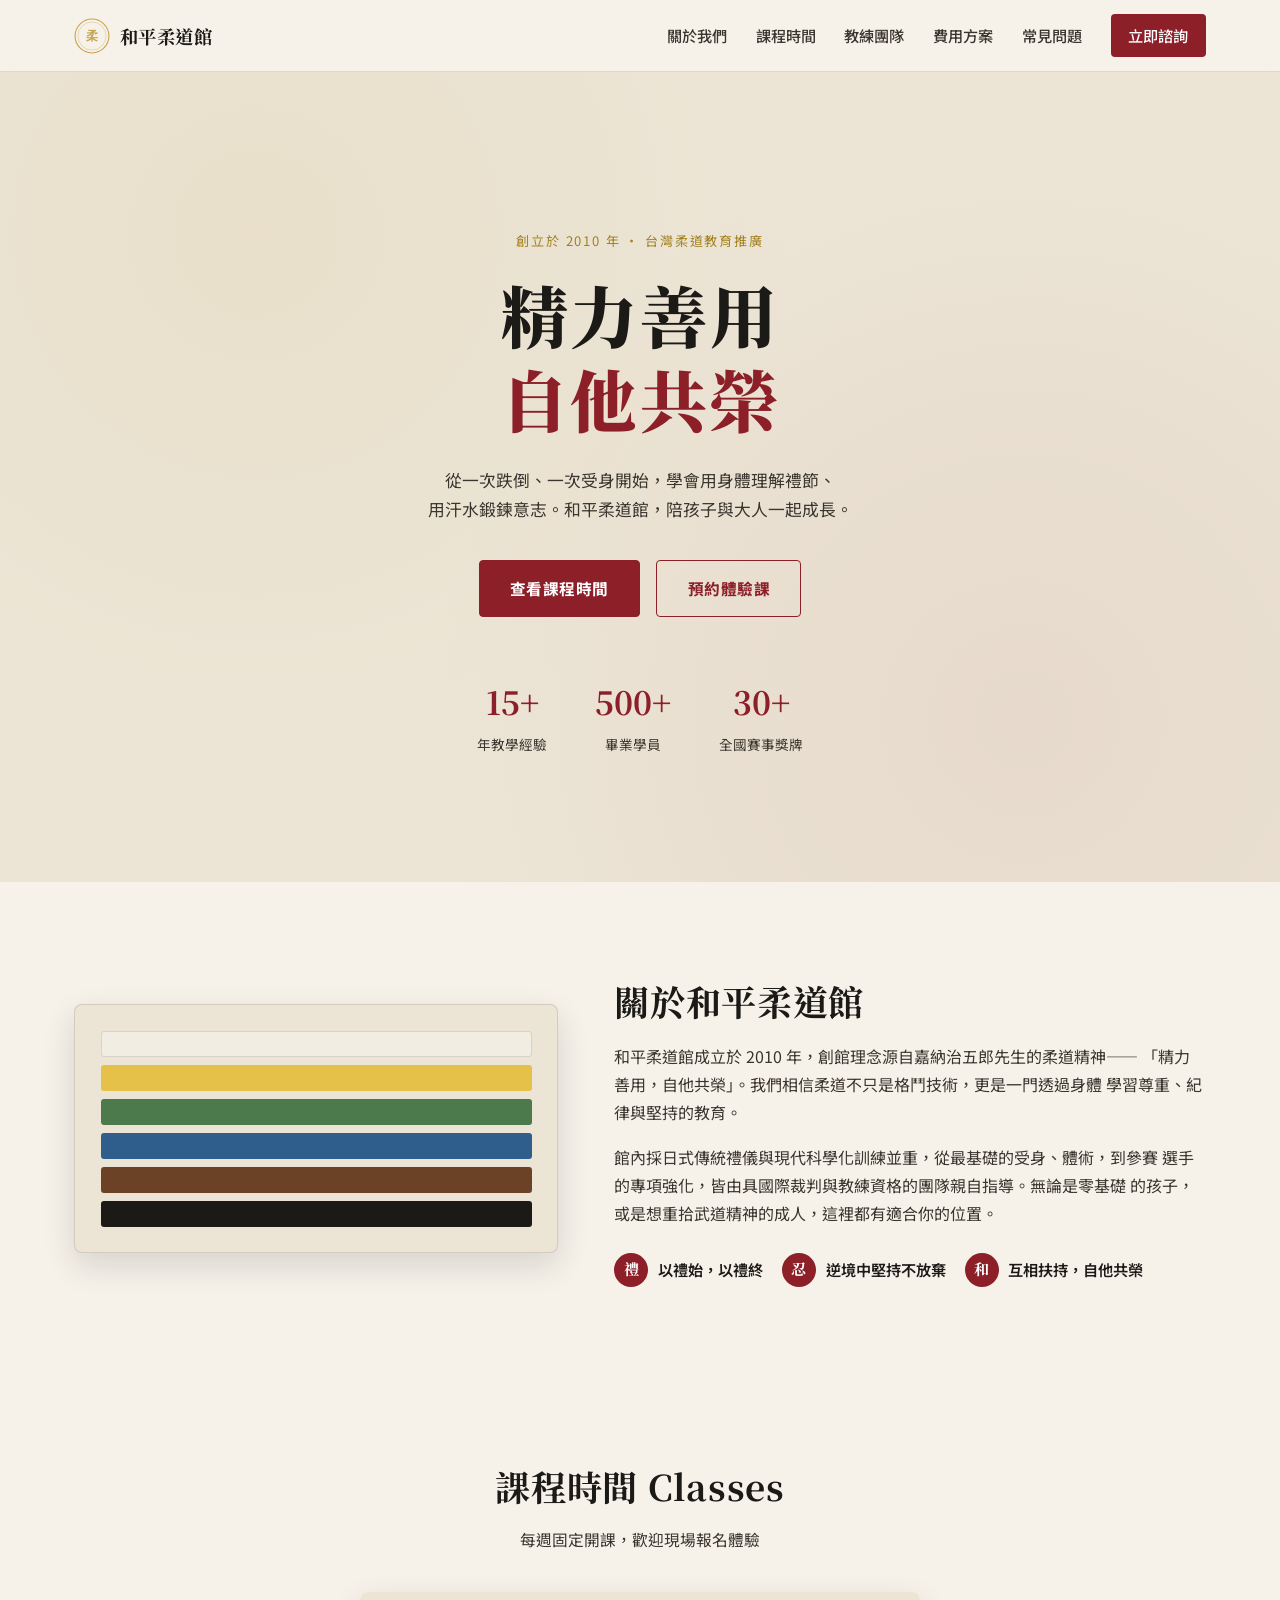
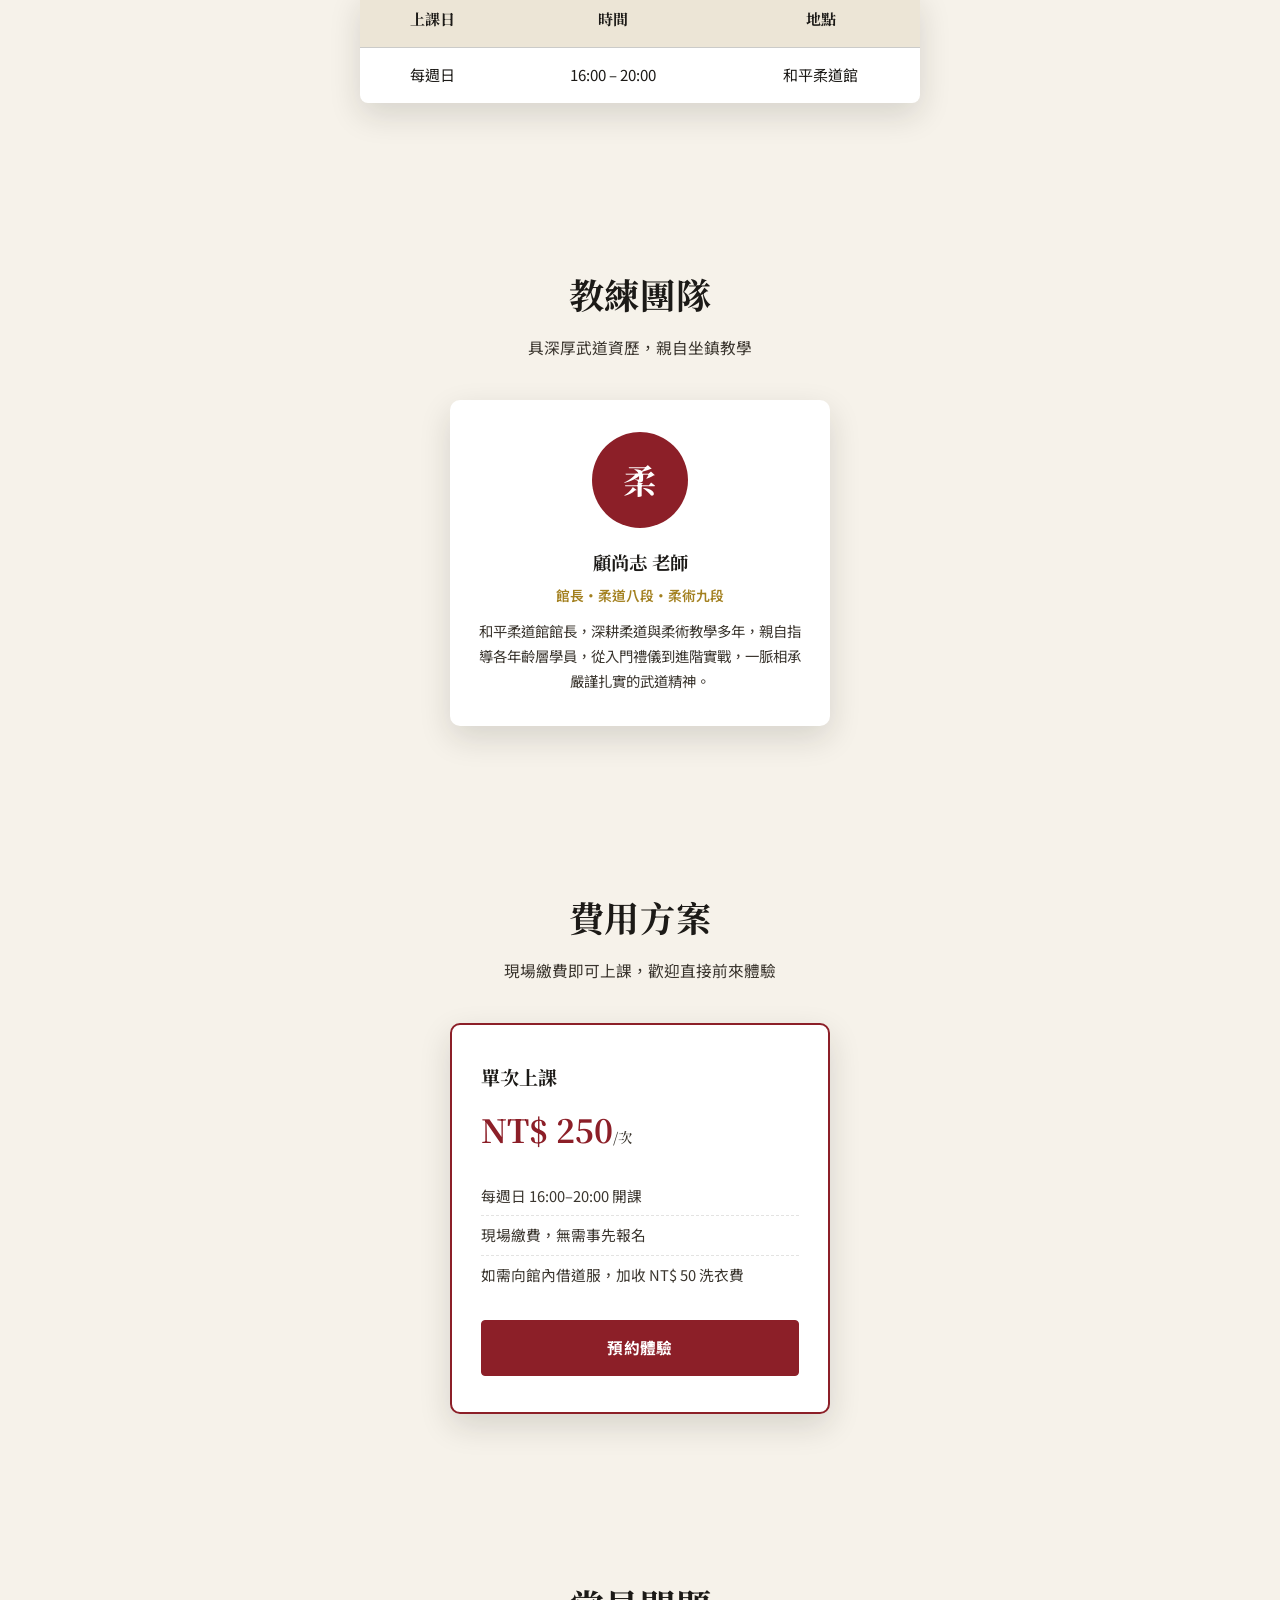
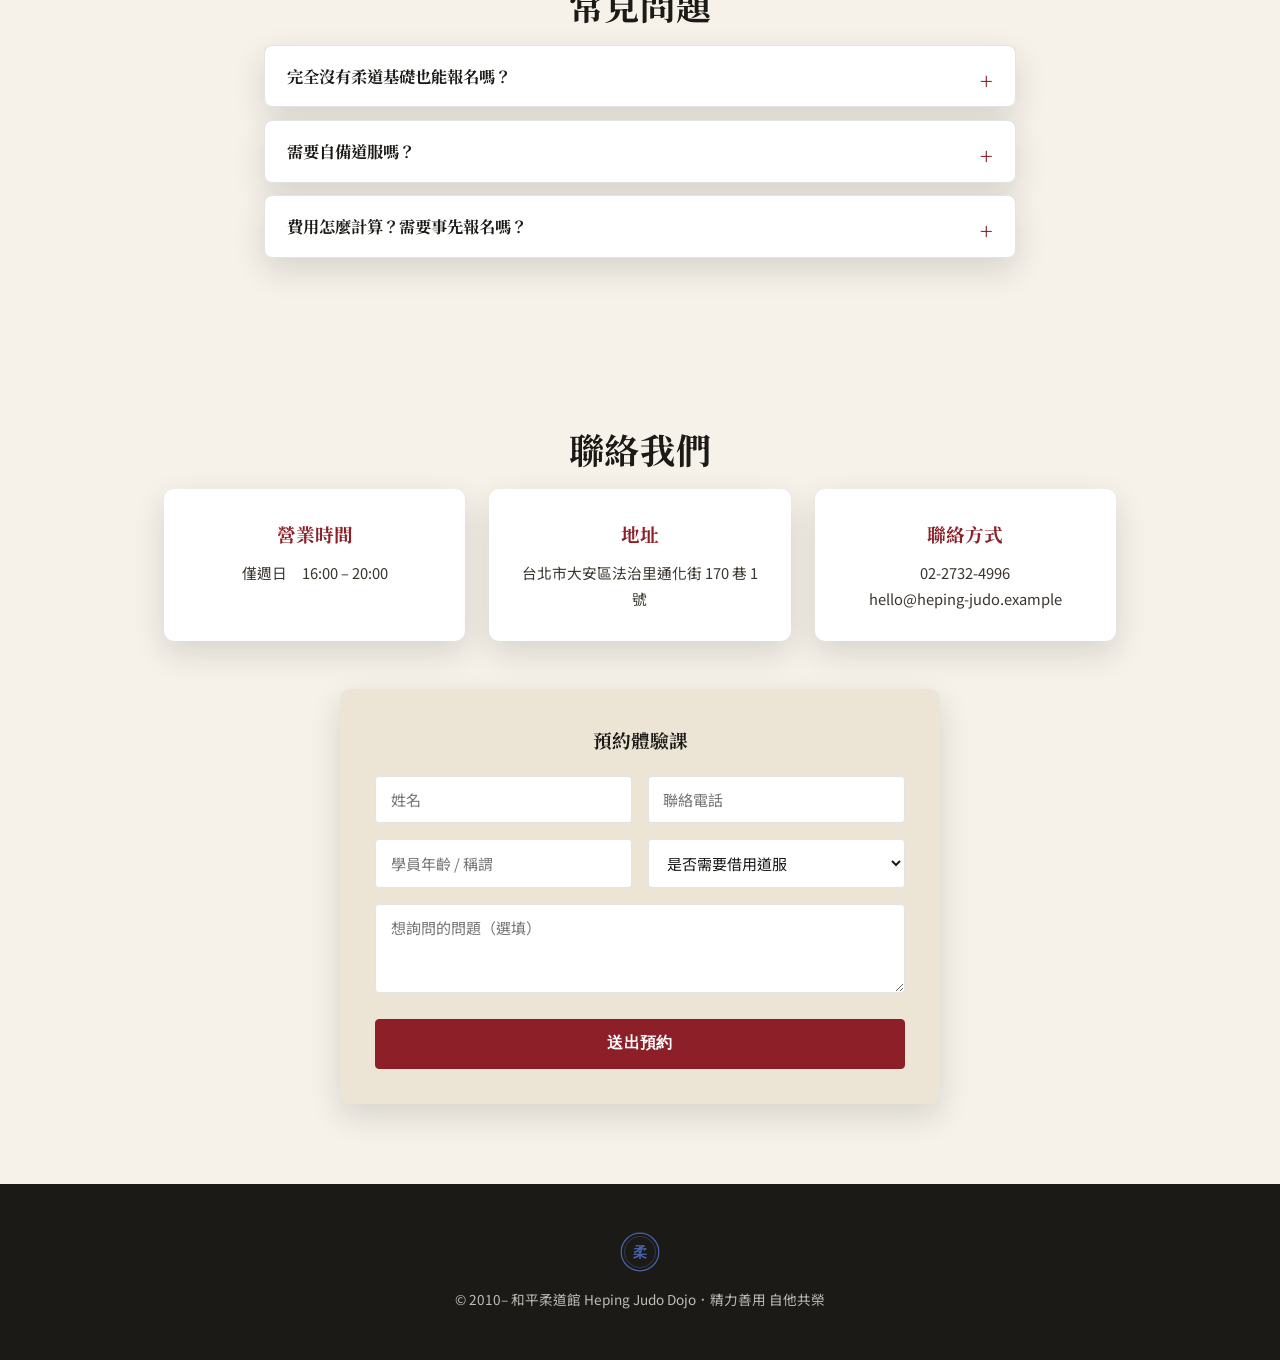
==== commit c5ddfecc: "Simplify judo site to match actual dojo hours and pricing Replace the placeholder multi-class weekda" ====
--- a/judo-site/index.html
+++ b/judo-site/index.html
@@ -102,44 +102,14 @@
   <!-- 課程時間 -->
   <section id="classes" class="classes reveal">
     <h2 class="section-title center">課程時間 Classes</h2>
-    <p class="section-sub center">依年齡與程度分班，體驗課全年開放預約</p>
-
-    <div class="class-tabs" role="tablist" aria-label="課程分類">
-      <button class="tab-btn active" data-tab="kids" role="tab" aria-selected="true">幼兒 / 兒童班</button>
-      <button class="tab-btn" data-tab="youth" role="tab" aria-selected="false">青少年競技班</button>
-      <button class="tab-btn" data-tab="adult" role="tab" aria-selected="false">成人班</button>
-    </div>
-
-    <div class="class-panel active" id="panel-kids" role="tabpanel">
-      <table class="schedule-table">
-        <thead><tr><th>班別</th><th>適合年齡</th><th>上課時間</th><th>地點</th></tr></thead>
-        <tbody>
-          <tr><td>幼兒柔道體適能</td><td>4–6 歲</td><td>週三 / 週六 16:00–17:00</td><td>一樓道場</td></tr>
-          <tr><td>兒童初階班</td><td>7–9 歲</td><td>週二 / 週四 17:00–18:15</td><td>一樓道場</td></tr>
-          <tr><td>兒童進階班</td><td>10–12 歲</td><td>週一 / 週五 18:00–19:30</td><td>一樓道場</td></tr>
-        </tbody>
-      </table>
-    </div>
-
-    <div class="class-panel" id="panel-youth" role="tabpanel" hidden>
-      <table class="schedule-table">
-        <thead><tr><th>班別</th><th>適合年齡</th><th>上課時間</th><th>地點</th></tr></thead>
-        <tbody>
-          <tr><td>青少年競技培訓</td><td>13–18 歲</td><td>週二 / 週四 / 週六 19:00–21:00</td><td>二樓競技場</td></tr>
-          <tr><td>選手集訓班</td><td>需教練評估</td><td>週日 09:00–12:00</td><td>二樓競技場</td></tr>
-        </tbody>
-      </table>
-    </div>
-
-    <div class="class-panel" id="panel-adult" role="tabpanel" hidden>
-      <table class="schedule-table">
-        <thead><tr><th>班別</th><th>適合對象</th><th>上課時間</th><th>地點</th></tr></thead>
-        <tbody>
-          <tr><td>成人零基礎班</td><td>18 歲以上，無經驗可</td><td>週一 / 週三 19:30–21:00</td><td>一樓道場</td></tr>
-          <tr><td>成人自由練習</td><td>已有段位或經驗者</td><td>週五 20:00–22:00</td><td>二樓競技場</td></tr>
-        </tbody>
-      </table>
-    </div>
+    <p class="section-sub center">每週固定開課，歡迎現場報名體驗</p>
+
+    <table class="schedule-table schedule-table-single">
+      <thead><tr><th>上課日</th><th>時間</th><th>地點</th></tr></thead>
+      <tbody>
+        <tr><td>每週日</td><td>16:00 – 20:00</td><td>和平柔道館</td></tr>
+      </tbody>
+    </table>
   </section>
 
   <!-- 教練團隊 -->
@@ -159,39 +129,17 @@
   <!-- 費用方案 -->
   <section id="pricing" class="pricing reveal">
     <h2 class="section-title center">費用方案</h2>
-    <p class="section-sub center">首次體驗課免費，歡迎親自來館感受</p>
-    <div class="pricing-grid">
-      <div class="price-card">
-        <h3>體驗課程</h3>
-        <p class="price-tag">免費</p>
+    <p class="section-sub center">現場繳費即可上課，歡迎直接前來體驗</p>
+    <div class="pricing-grid pricing-grid-single">
+      <div class="price-card featured">
+        <h3>單次上課</h3>
+        <p class="price-tag">NT$ 250<span>/次</span></p>
         <ul>
-          <li>單堂體驗</li>
-          <li>教練一對一介紹</li>
-          <li>免費借用道服</li>
+          <li>每週日 16:00–20:00 開課</li>
+          <li>現場繳費，無需事先報名</li>
+          <li>如需向館內借道服，加收 NT$ 50 洗衣費</li>
         </ul>
-        <a href="#contact" class="btn-outline btn-block">預約體驗</a>
-      </div>
-      <div class="price-card featured">
-        <p class="price-badge">最多人選擇</p>
-        <h3>月費會員</h3>
-        <p class="price-tag">NT$ 2,200<span>/月</span></p>
-        <ul>
-          <li>不限次數上課</li>
-          <li>依年齡分班教學</li>
-          <li>定期升級考核</li>
-          <li>館內活動優先報名</li>
-        </ul>
-        <a href="#contact" class="btn-primary btn-block">立即加入</a>
-      </div>
-      <div class="price-card">
-        <h3>季繳方案</h3>
-        <p class="price-tag">NT$ 6,000<span>/季</span></p>
-        <ul>
-          <li>不限次數上課</li>
-          <li>比月繳更划算</li>
-          <li>贈送館服一件</li>
-        </ul>
-        <a href="#contact" class="btn-outline btn-block">立即加入</a>
+        <a href="#contact" class="btn-primary btn-block">預約體驗</a>
       </div>
     </div>
   </section>
@@ -202,19 +150,15 @@
     <div class="faq-list">
       <details class="faq-item">
         <summary>完全沒有柔道基礎也能報名嗎？</summary>
-        <p>可以，館內幼兒班、兒童初階班與成人零基礎班皆從最基本的受身與禮儀開始教起，無需任何經驗。</p>
+        <p>可以，由顧尚志老師親自從最基本的受身與禮儀開始教起，無需任何經驗，歡迎直接到場體驗。</p>
       </details>
       <details class="faq-item">
         <summary>需要自備道服嗎？</summary>
-        <p>體驗課可免費借用館內道服，正式加入會員後建議添購個人道服，館內有代訂服務。</p>
+        <p>沒有道服也可以來上課，向館內借用道服每次加收 NT$ 50 洗衣費即可。</p>
       </details>
       <details class="faq-item">
-        <summary>多久可以升級？</summary>
-        <p>依館內規定每季安排一次升級考核，教練會依學員的技術與出席狀況評估是否符合資格。</p>
-      </details>
-      <details class="faq-item">
-        <summary>會安排參加比賽嗎？</summary>
-        <p>青少年競技班與選手集訓班會依學員意願與程度，安排參加縣市賽與全國賽事，並由教練隨隊指導。</p>
+        <summary>費用怎麼計算？需要事先報名嗎？</summary>
+        <p>採單次計費，每次上課 NT$ 250，現場繳費即可，無需事先報名或綁約。</p>
       </details>
     </div>
   </section>
@@ -225,7 +169,7 @@
     <div class="contact-grid">
       <div class="contact-card">
         <h3>營業時間</h3>
-        <p>週一 至 週六　15:00 – 22:00<br>週日　09:00 – 12:00<br>國定假日休館</p>
+        <p>僅週日　16:00 – 20:00</p>
       </div>
       <div class="contact-card">
         <h3>地址</h3>
@@ -233,7 +177,7 @@
       </div>
       <div class="contact-card">
         <h3>聯絡方式</h3>
-        <p>02-8765-4321<br>hello@heping-judo.example</p>
+        <p>02-2732-4996<br>hello@heping-judo.example</p>
       </div>
     </div>
     <form class="contact-form" id="contactForm">
@@ -244,11 +188,10 @@
       </div>
       <div class="form-row">
         <input type="text" name="child" placeholder="學員年齡 / 稱謂">
-        <select name="class">
-          <option value="">有興趣的班別</option>
-          <option value="kids">幼兒 / 兒童班</option>
-          <option value="youth">青少年競技班</option>
-          <option value="adult">成人班</option>
+        <select name="uniform">
+          <option value="">是否需要借用道服</option>
+          <option value="yes">需要借用道服（加收 NT$50）</option>
+          <option value="no">已有自己的道服</option>
         </select>
       </div>
       <textarea name="message" placeholder="想詢問的問題（選填）" rows="3"></textarea>
--- a/judo-site/style.css
+++ b/judo-site/style.css
@@ -201,6 +201,8 @@
 .schedule-table th, .schedule-table td { padding: 0.9rem 1.1rem; border-bottom: 1px solid var(--line); text-align: left; font-size: 0.94rem; }
 .schedule-table th { background: var(--paper-deep); font-family: var(--serif); font-weight: 700; }
 .schedule-table tr:last-child td { border-bottom: none; }
+.schedule-table-single { max-width: 560px; margin: 0 auto; }
+.schedule-table-single th, .schedule-table-single td { text-align: center; }
 
 /* ===== Coaches ===== */
 .coaches { max-width: 1180px; margin: 0 auto; padding: 5rem 1.5rem; text-align: center; }
@@ -223,6 +225,8 @@
 /* ===== Pricing ===== */
 .pricing { max-width: 1100px; margin: 0 auto; padding: 5rem 1.5rem; text-align: center; }
 .pricing-grid { display: grid; grid-template-columns: repeat(auto-fit, minmax(260px, 1fr)); gap: 1.8rem; margin-top: 1rem; }
+.pricing-grid-single { max-width: 380px; margin: 1rem auto 0; }
+.pricing-grid-single .price-card.featured { transform: none; }
 .price-card {
   background: #fff; border-radius: 10px; padding: 2.2rem 1.8rem;
   box-shadow: var(--shadow); text-align: left; position: relative;
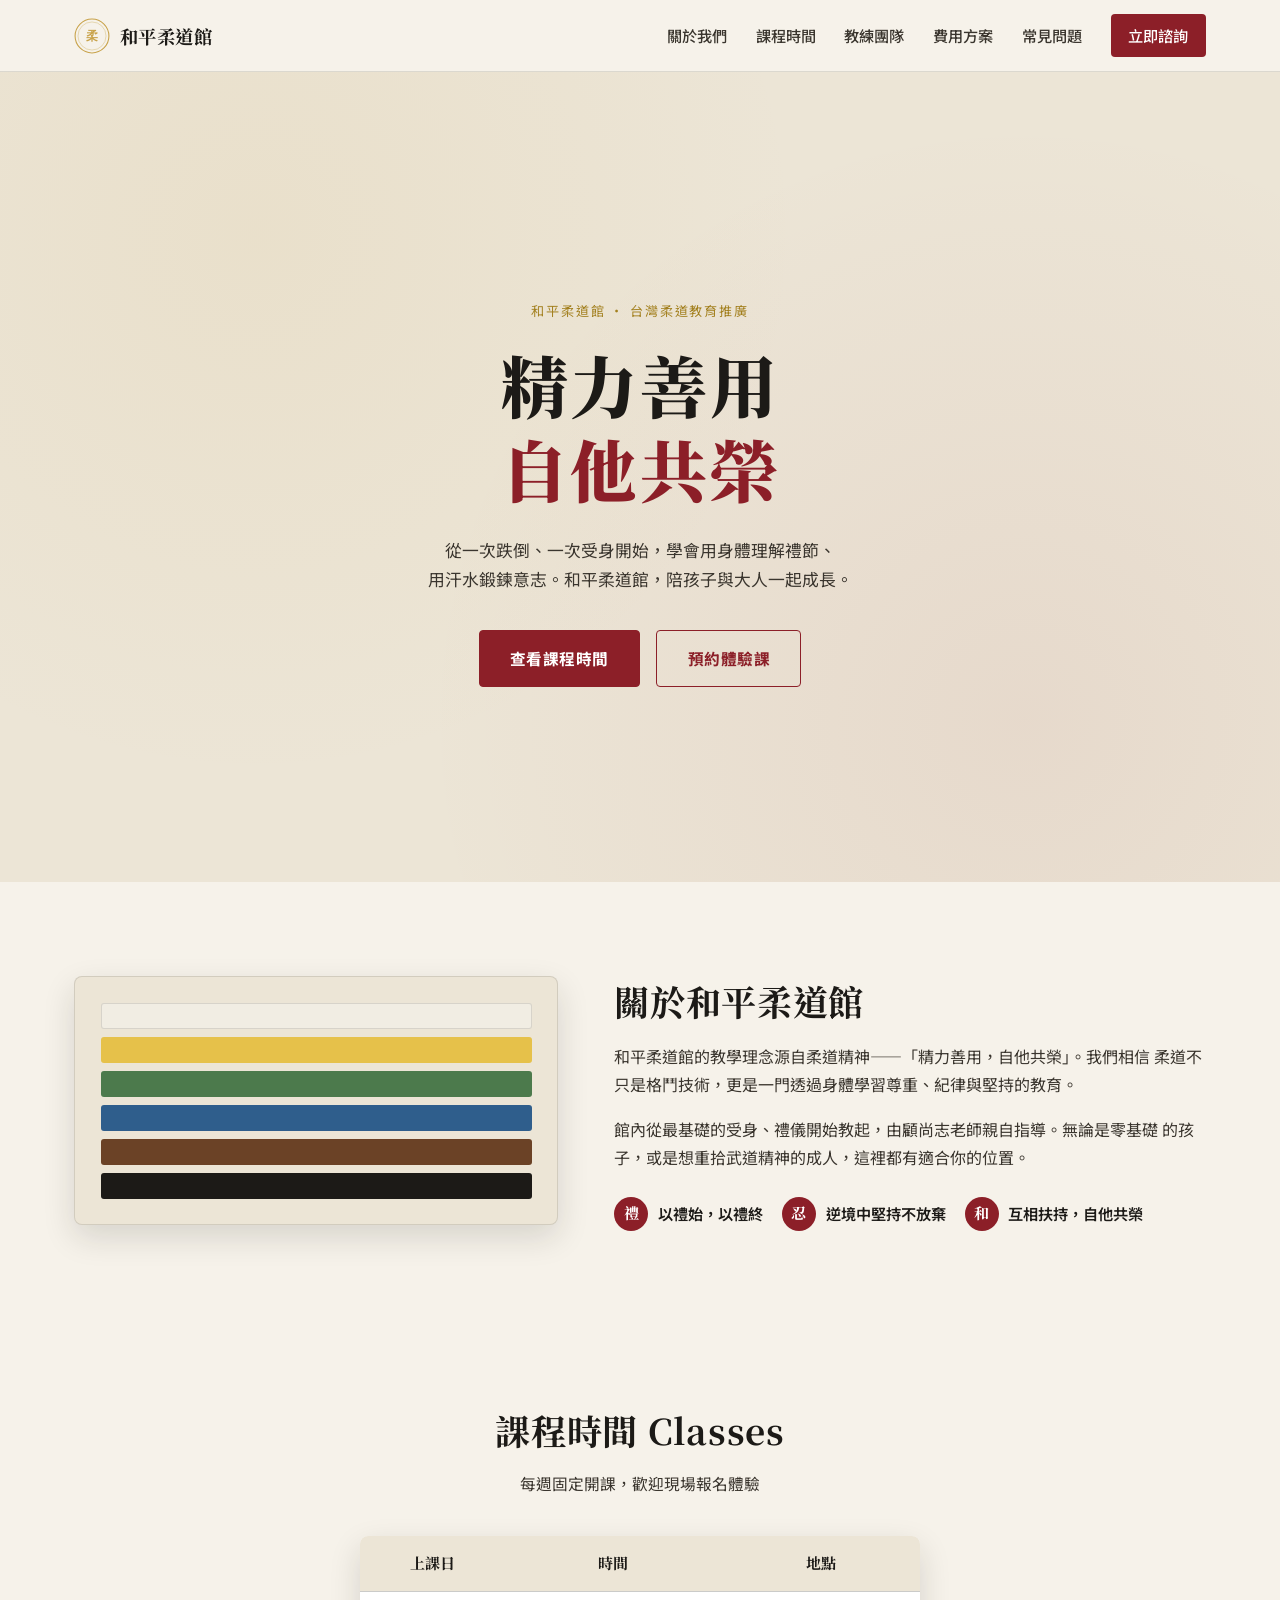
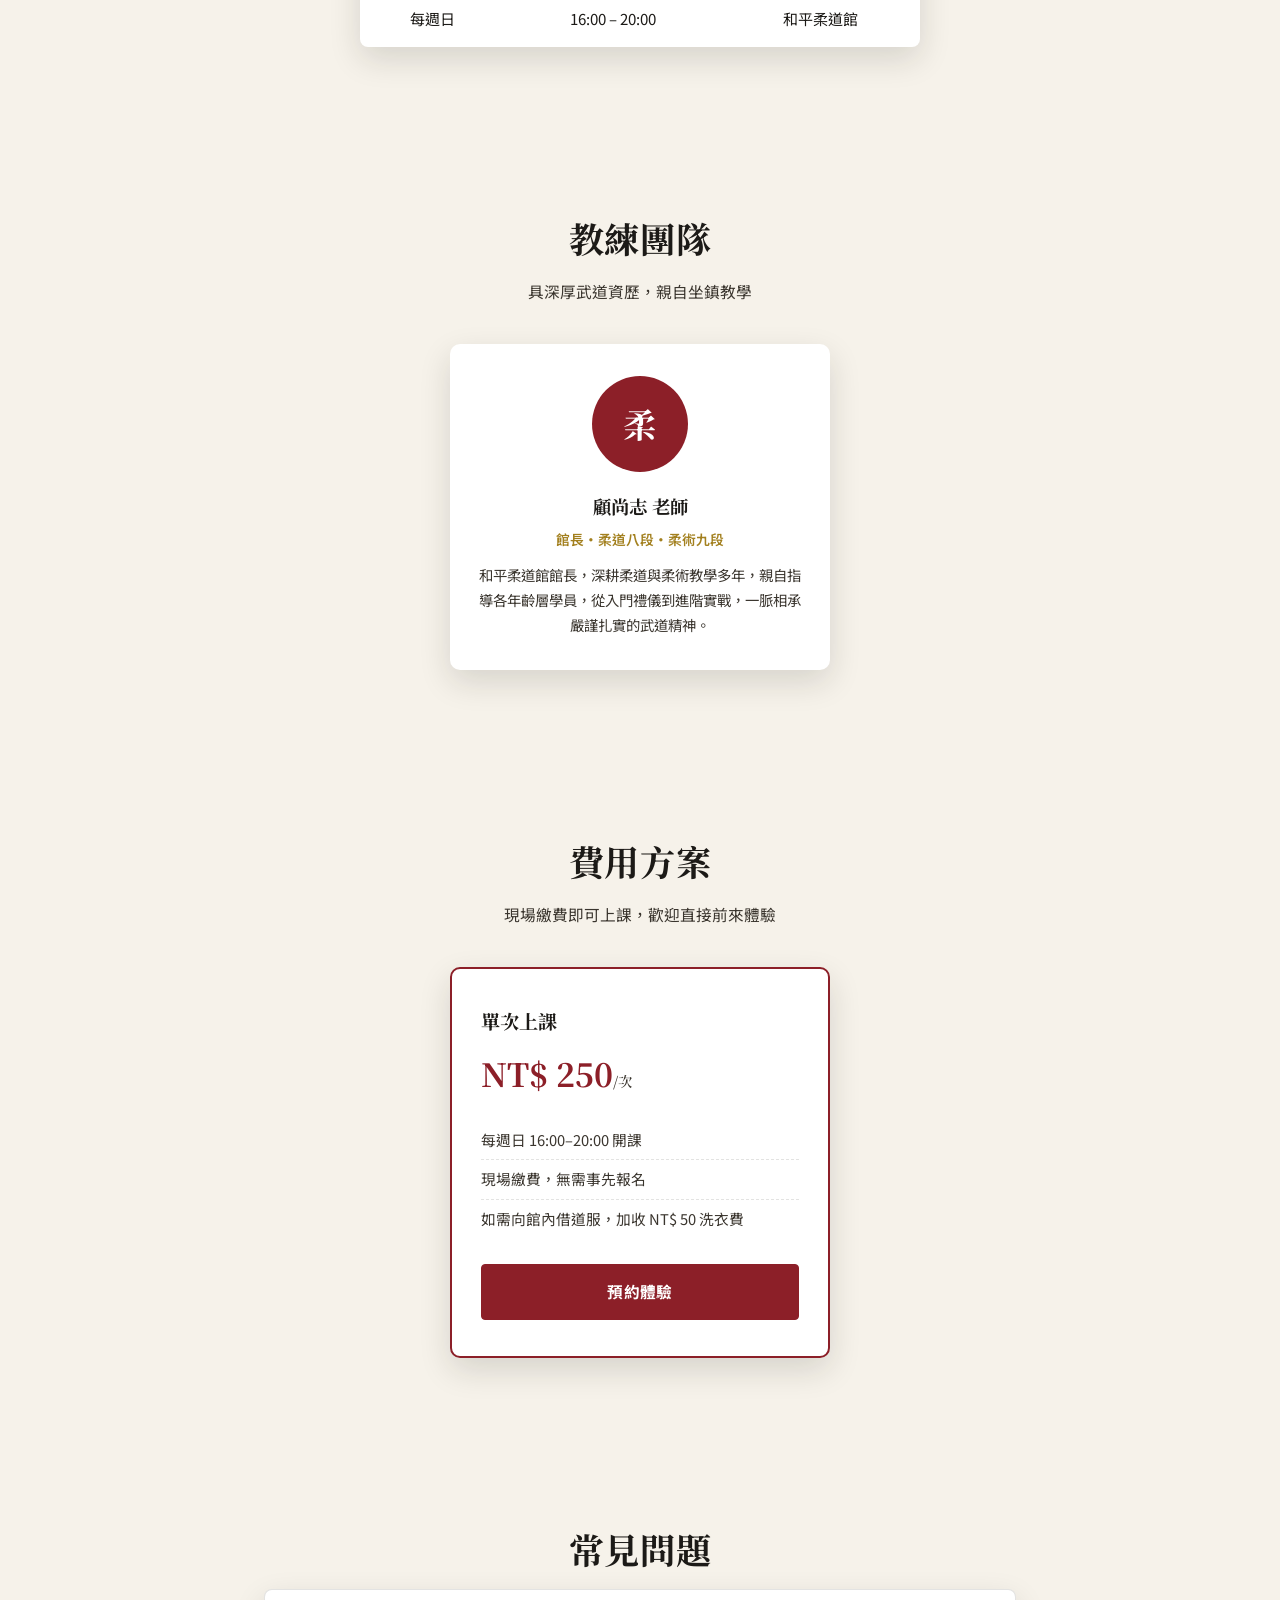
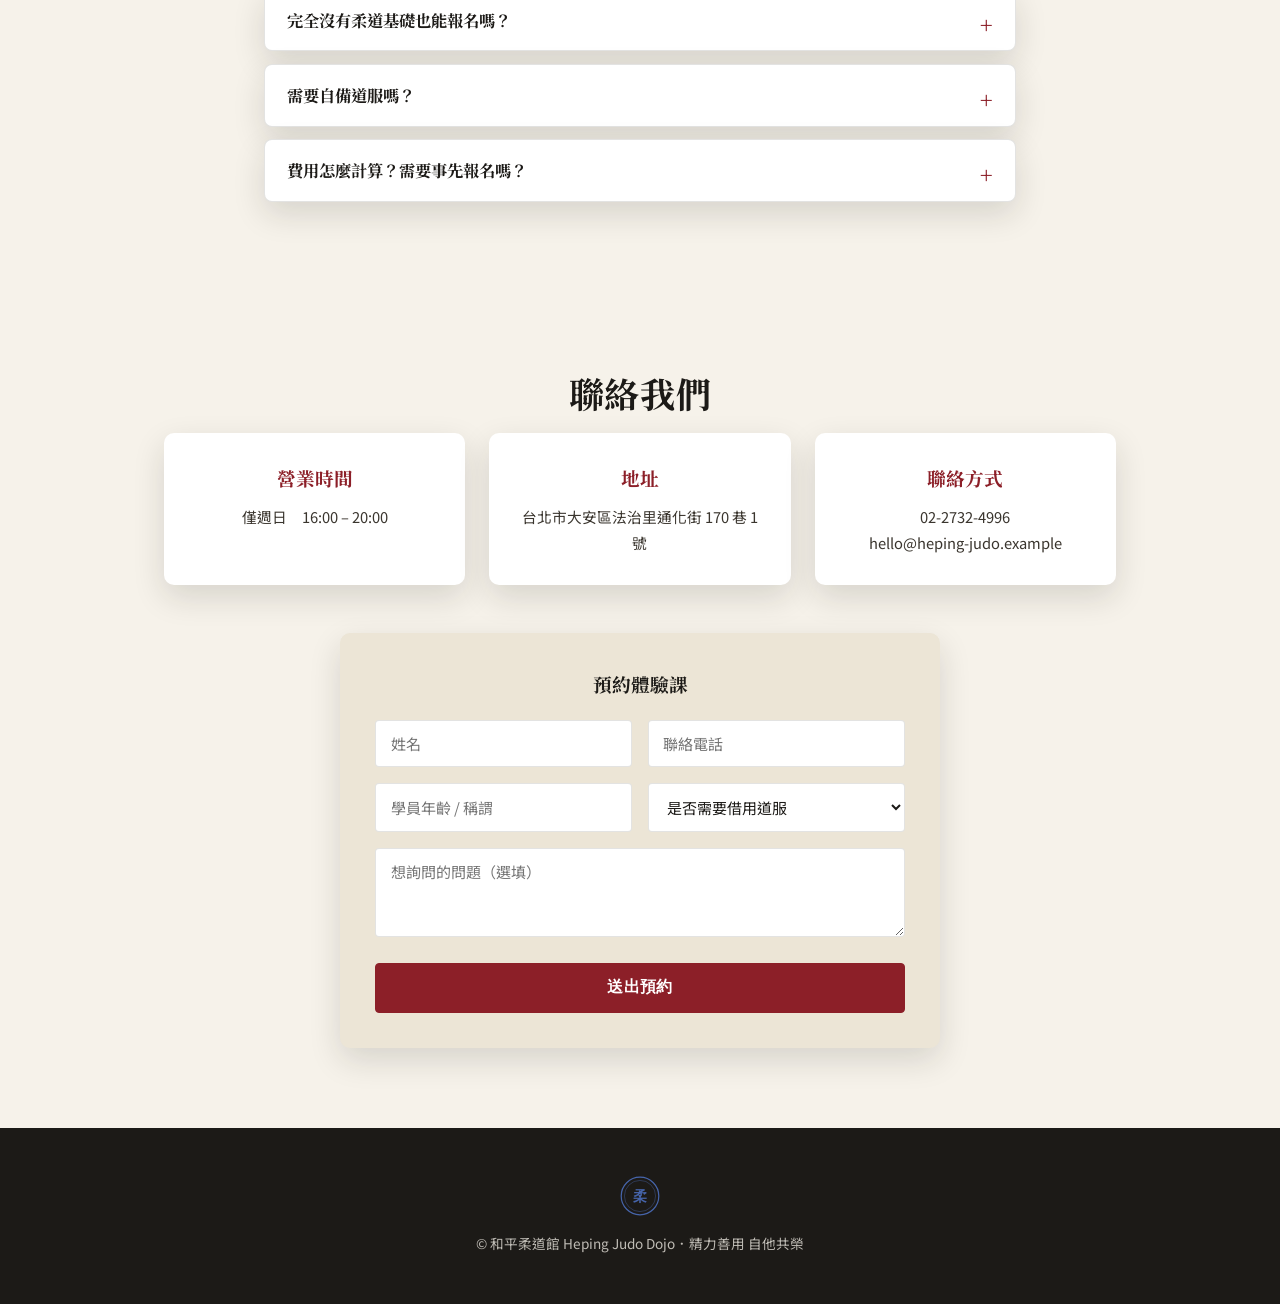
==== commit 89ae1c5f: "Remove unverified founding year and stats from judo site Drop the fabricated "established 2010", tea" ====
--- a/judo-site/index.html
+++ b/judo-site/index.html
@@ -52,18 +52,13 @@
   <!-- Hero -->
   <section id="hero" class="hero">
     <div class="hero-inner">
-      <p class="hero-eyebrow">創立於 2010 年 · 台灣柔道教育推廣</p>
+      <p class="hero-eyebrow">和平柔道館 · 台灣柔道教育推廣</p>
       <h1 class="hero-title">精力善用<br><span>自他共榮</span></h1>
       <p class="hero-sub">從一次跌倒、一次受身開始，學會用身體理解禮節、<br>用汗水鍛鍊意志。和平柔道館，陪孩子與大人一起成長。</p>
       <div class="hero-actions">
         <a href="#classes" class="btn-primary">查看課程時間</a>
         <a href="#contact" class="btn-outline">預約體驗課</a>
       </div>
-    </div>
-    <div class="hero-stats">
-      <div class="stat"><span class="stat-num">15+</span><span class="stat-label">年教學經驗</span></div>
-      <div class="stat"><span class="stat-num">500+</span><span class="stat-label">畢業學員</span></div>
-      <div class="stat"><span class="stat-num">30+</span><span class="stat-label">全國賽事獎牌</span></div>
     </div>
   </section>
 
@@ -82,13 +77,11 @@
     <div class="about-text">
       <h2 class="section-title">關於和平柔道館</h2>
       <p>
-        和平柔道館成立於 2010 年，創館理念源自嘉納治五郎先生的柔道精神——
-        「精力善用，自他共榮」。我們相信柔道不只是格鬥技術，更是一門透過身體
-        學習尊重、紀律與堅持的教育。
+        和平柔道館的教學理念源自柔道精神——「精力善用，自他共榮」。我們相信
+        柔道不只是格鬥技術，更是一門透過身體學習尊重、紀律與堅持的教育。
       </p>
       <p>
-        館內採日式傳統禮儀與現代科學化訓練並重，從最基礎的受身、體術，到參賽
-        選手的專項強化，皆由具國際裁判與教練資格的團隊親自指導。無論是零基礎
+        館內從最基礎的受身、禮儀開始教起，由顧尚志老師親自指導。無論是零基礎
         的孩子，或是想重拾武道精神的成人，這裡都有適合你的位置。
       </p>
       <ul class="about-values">
@@ -203,7 +196,7 @@
 
 <footer class="site-footer">
   <img src="assets/images/logo.svg" alt="和平柔道館 Logo" class="footer-logo">
-  <p>© 2010– 和平柔道館 Heping Judo Dojo．精力善用 自他共榮</p>
+  <p>© 和平柔道館 Heping Judo Dojo．精力善用 自他共榮</p>
 </footer>
 
 <script src="script.js"></script>
--- a/judo-site/style.css
+++ b/judo-site/style.css
@@ -141,13 +141,6 @@
 .btn-outline:hover { background: var(--crimson); color: #fff; }
 .btn-block { display: block; width: 100%; text-align: center; }
 
-.hero-stats {
-  display: flex; gap: 3rem; margin-top: 3.5rem; flex-wrap: wrap; justify-content: center;
-}
-.stat { text-align: center; }
-.stat-num { display: block; font-family: var(--serif); font-size: 2rem; font-weight: 700; color: var(--crimson); }
-.stat-label { font-size: 0.85rem; color: var(--ink-soft); }
-
 /* ===== reveal 動畫 ===== */
 .reveal { opacity: 0; transform: translateY(30px); transition: opacity 0.8s ease, transform 0.8s ease; }
 .reveal.in-view { opacity: 1; transform: translateY(0); }
